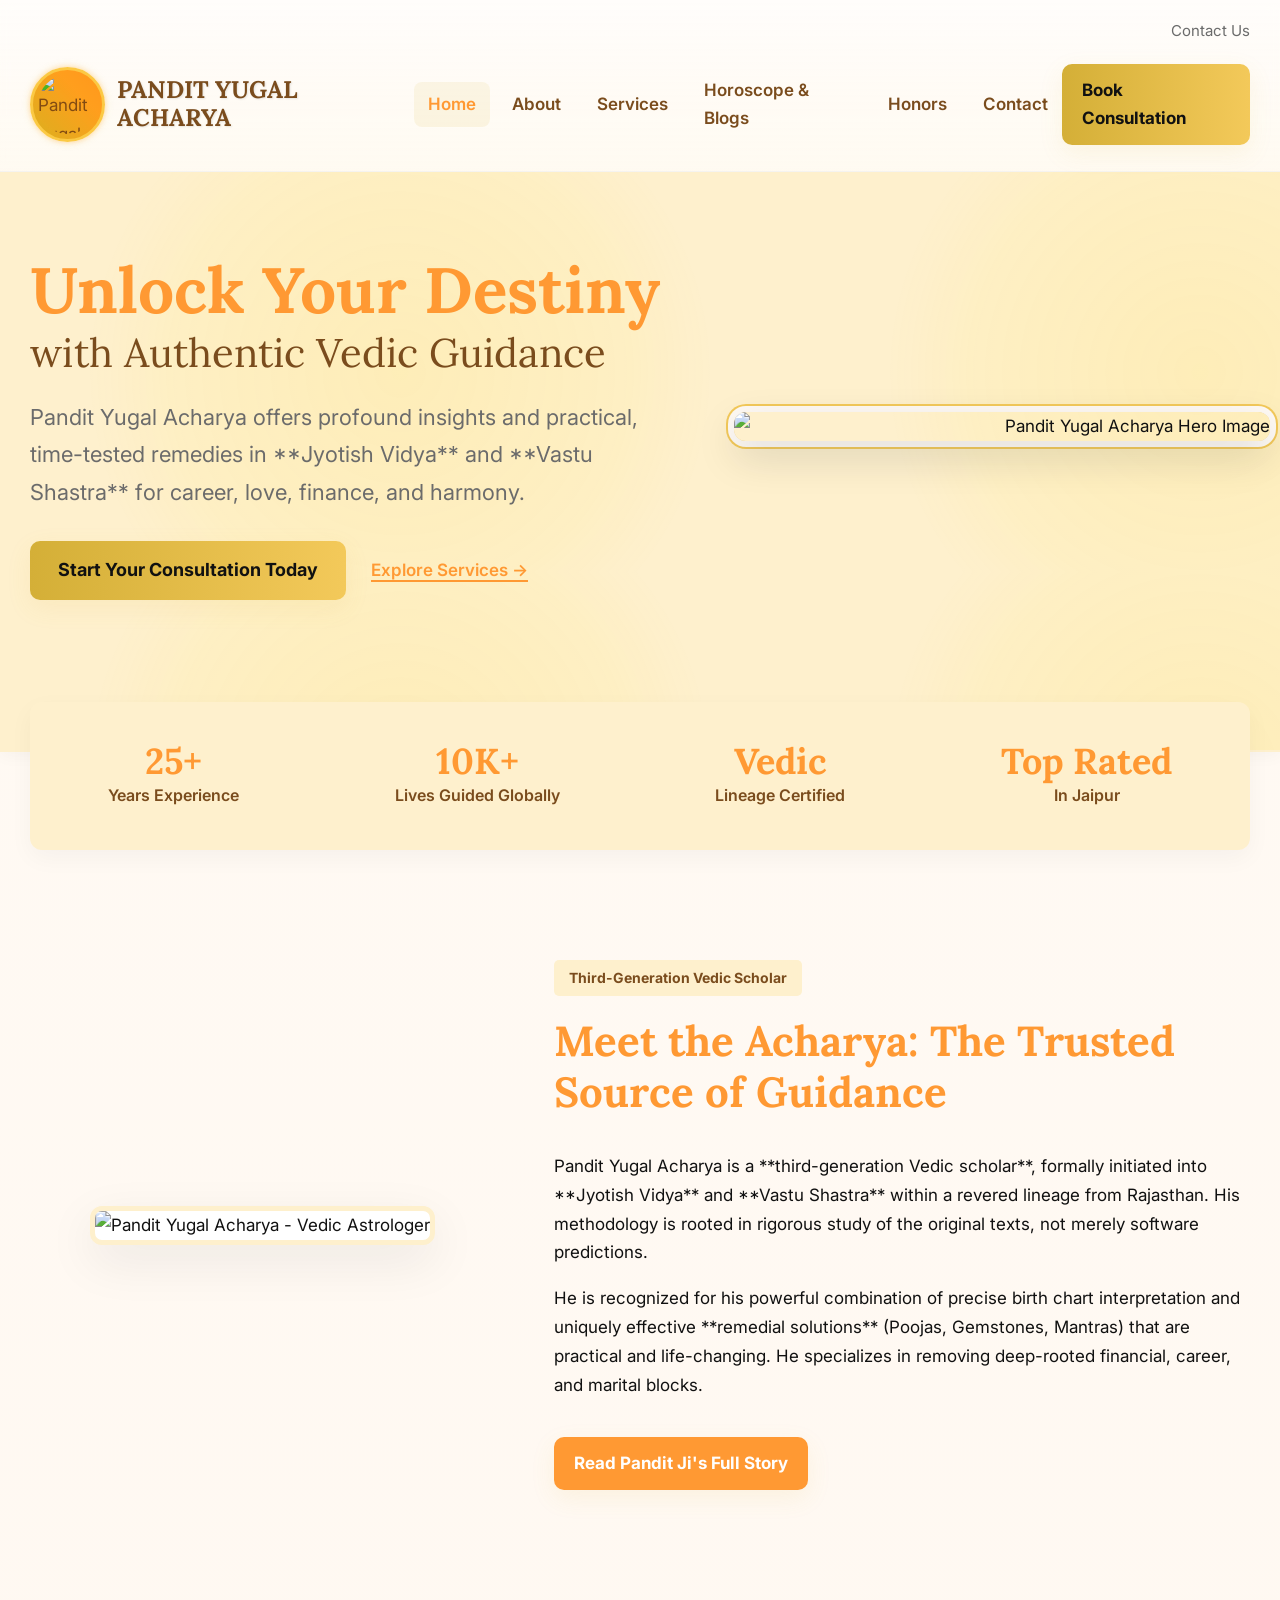
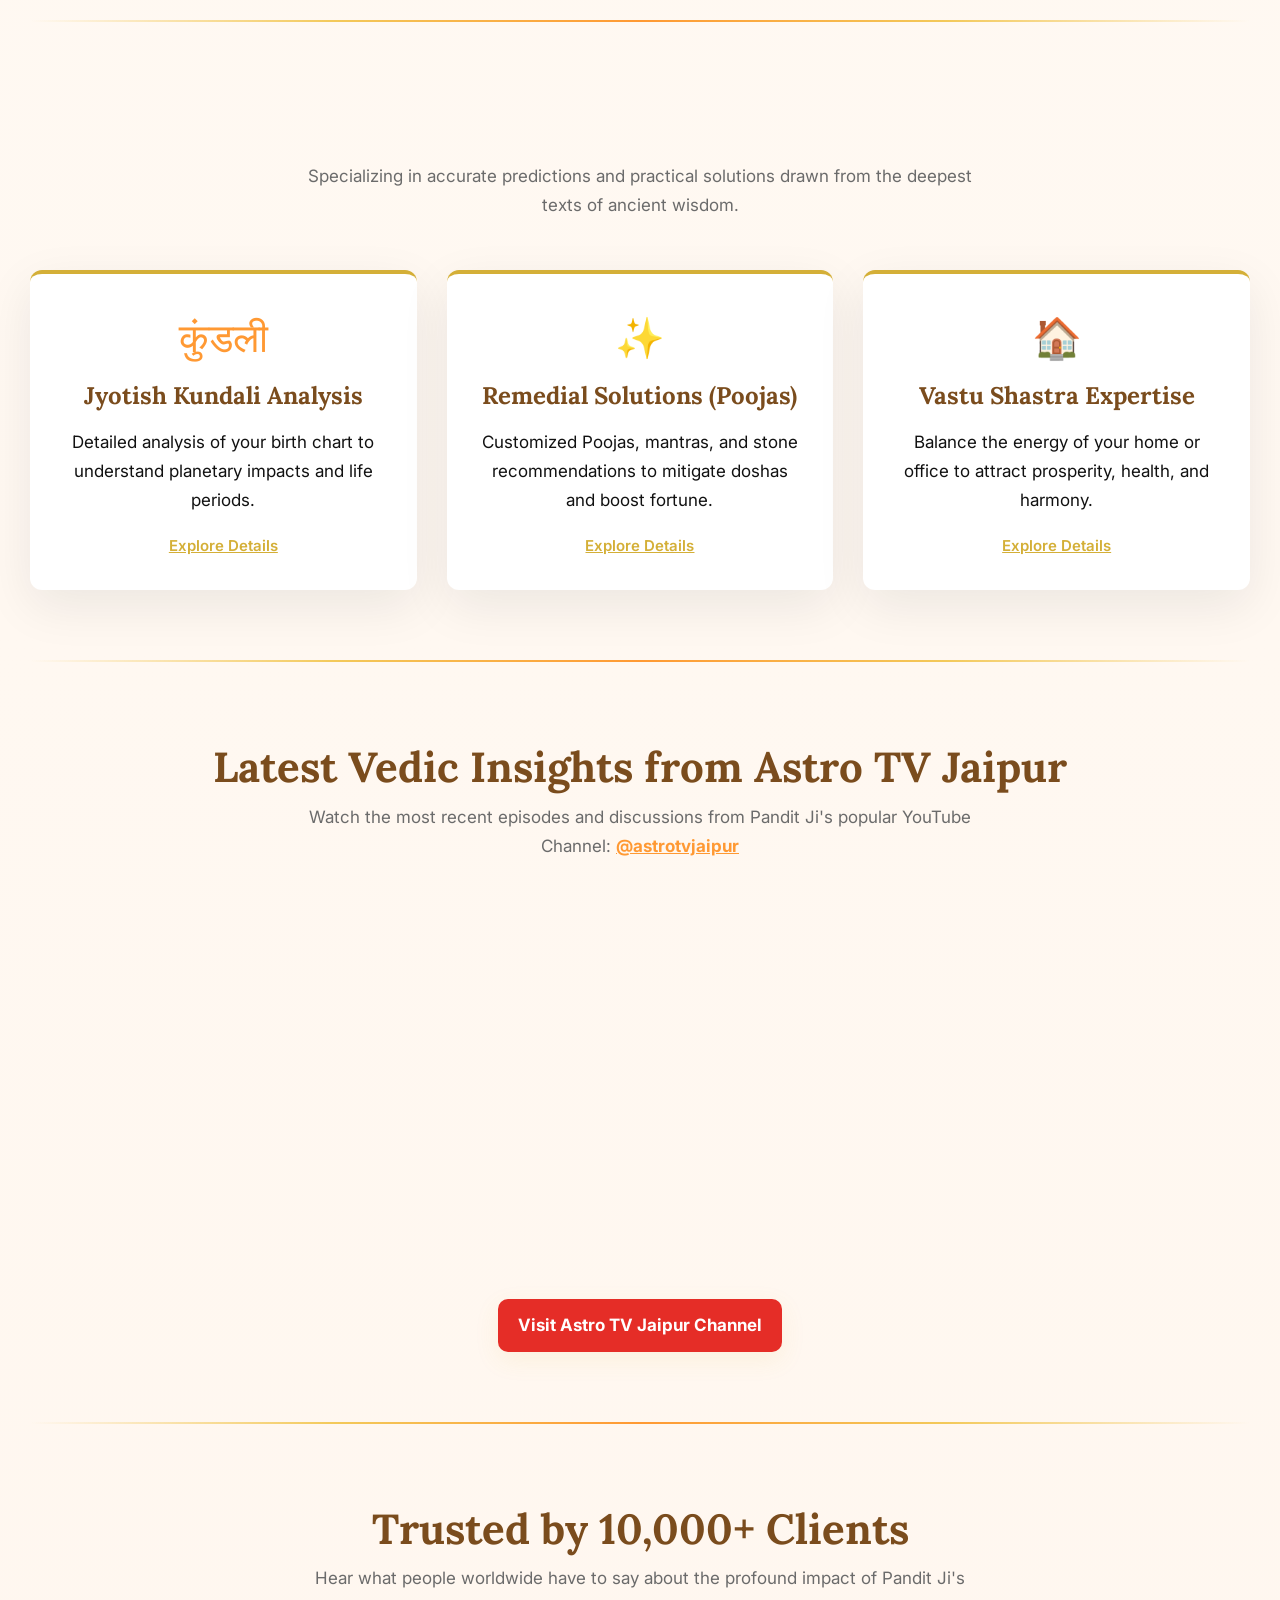
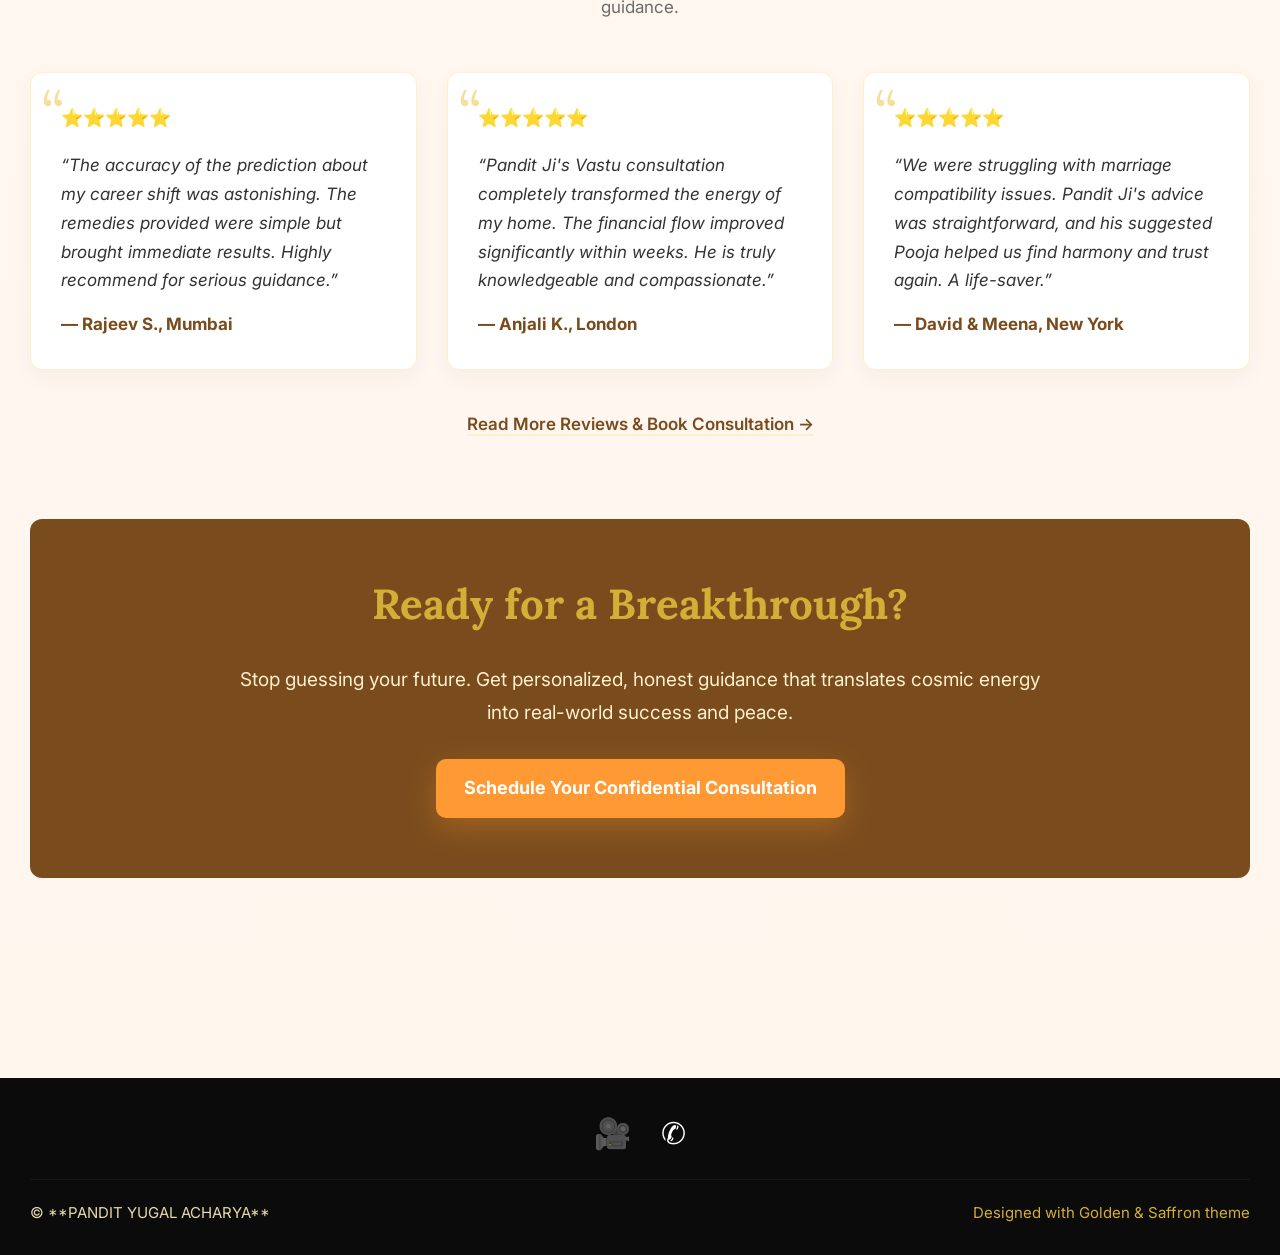
==== index.html @ c556c519 "Update index.html" ====
<!DOCTYPE html>
<html lang="en">

  <head>
    <meta charset="UTF-8">
    <title>home page</title>
    <link rel="stylesheet" href="./style.css">

  </head>
    
  <body>
  <!DOCTYPE html>
<html lang="en">
<head>
    <meta charset="UTF-8">
    <meta name="viewport" content="width=device-width, initial-scale=1.0">
    <title>PANDIT YUGAL ACHARYA - Authentic Vedic Astrology, Vastu & Remedial Solutions</title>
    <link href="https://fonts.googleapis.com/css?family=Inter:400,600,700|Lora:400,700&display=swap" rel="stylesheet">
    <link href="https://unpkg.com/aos@2.3.1/dist/aos.css" rel="stylesheet" />
    
    <link rel="icon" type="image/png" href="https://i.ibb.co/CKnY3DVT/Astrology-Business-Logo-Gold-Accents.png">
    
    <style>
        /* =========================
        Theme variables (Golden + Saffron) - CONSISTENT
        ========================= */
        :root {
            --saffron: #ff9933;
            --gold: #d4af37;
            --gold-2: #f3c95a;
            --bg: #fffaf4;
            --card: #fff;
            --muted: #6b6b6b;
            --accent-dark: #7a4c1d;
            --accent-light: #fef0cd;
            --maxw: 1500px; 
            --radius: 12px;
            --shadow-light: 0 8px 25px rgba(16, 24, 40, 0.04);
            --shadow-medium: 0 16px 50px rgba(16, 24, 40, 0.08);
            /* Added for consistent logo styling */
            --shadow-celestial-initial: 0 0 5px rgba(255, 153, 51, 0.3), 0 0 10px rgba(212, 175, 55, 0.2);
            --shadow-celestial-hover: 0 0 15px var(--gold-2), 0 0 30px var(--saffron);
        }

        /* Base Styles - CONSISTENT */
        * { box-sizing: border-box; }
        body {
            margin: 0;
            font-family: 'Inter', system-ui, -apple-system, "Segoe UI", Roboto, "Helvetica Neue", Arial;
            background: linear-gradient(180deg, var(--bg), #fff6ee);
            color: #111;
            line-height: 1.7; 
            font-size: 17px; 
            -webkit-font-smoothing: antialiased;
            -moz-osx-font-smoothing: grayscale;
        }
        h1, h2, h3, h4, h5, h6 { font-family: 'Lora', serif; color: var(--accent-dark); line-height: 1.2; }
        .container { max-width: var(--maxw); margin: 0 auto; padding: 0 30px; }
        
        /* Header & Navigation Styles - CONSISTENT */
        header.site-header {
            padding: 12px 0;
            border-bottom: 1px solid rgba(0, 0, 0, 0.04);
            background: linear-gradient(180deg, rgba(255, 255, 255, 0.6), rgba(255, 250, 240, 0.7));
            backdrop-filter: blur(6px);
            position: sticky;
            top: 0;
            z-index: 1000;
        }
        .topbar {
            display: flex;
            justify-content: flex-end; 
            font-size: 15px;
            color: var(--muted);
            padding: 6px 0;
            align-items: center;
        }
        .topbar a { color: var(--muted); text-decoration: none; }
        
        /* Note: .topbar-logo-img CSS is no longer strictly necessary but kept for context. */
        .topbar-logo-img {
            max-height: 25px; 
            width: auto;
            display: none; 
        }
        /* End New Upper Logo Styling */

        .nav-wrap {
            display: flex;
            justify-content: space-between;
            align-items: center;
            padding: 14px 0;
        }
        
        /* === NEW LOGO STYLES (MATCHING honors.html) === */
        .brand a { 
            display: flex; 
            align-items: center; 
            gap: 12px;
            text-decoration: none; 
            color: var(--accent-dark);
        }
        .brand .logo-img {
            width: 75px; 
            height: 75px; 
            border-radius: 50%;
            object-fit: contain;
            background: linear-gradient(45deg, var(--gold), var(--saffron));
            padding: 5px;
            border: 3px solid var(--gold-2);
            box-shadow: var(--shadow-celestial-initial);
            transition: transform 0.3s ease, box-shadow 0.3s ease;
            filter: saturate(1.2);
        }
        .brand .logo-img:hover {
            transform: scale(1.08) rotate(5deg);
            box-shadow: var(--shadow-celestial-hover);
        }
        .brand h1 { 
            margin: 0; 
            font-size: 24px;
            color: var(--accent-dark); 
            font-weight: 700;
            text-shadow: 1px 1px 2px rgba(0,0,0,0.1);
        }
        /* === END NEW LOGO STYLES === */

        nav.main-nav { display: flex; gap: 8px; align-items: center; }
        nav.main-nav a {
            padding: 8px 14px; 
            border-radius: 8px;
            color: var(--accent-dark); text-decoration: none; font-weight: 600;
            transition: background 0.2s ease;
        }
        nav.main-nav a:hover { background: rgba(212, 175, 55, 0.06); }
        nav.main-nav a[aria-current="page"] {
            background: rgba(212, 175, 55, 0.1);
            color: var(--saffron);
        }
        
        .btn-cta {
            background: linear-gradient(90deg, var(--gold), var(--gold-2));
            padding: 12px 20px; 
            border-radius: 10px; border: 0;
            color: #111; font-weight: 700; cursor: pointer;
            box-shadow: 0 8px 25px rgba(212, 175, 55, 0.1);
            transition: transform 0.2s ease, box-shadow 0.2s ease;
            text-decoration: none; 
            display: inline-block;
        }
        .btn-cta:hover { transform: translateY(-2px); box-shadow: 0 12px 30px rgba(212, 175, 55, 0.15); }

        /* --- START OF MOBILE MENU FIX CSS --- */
        .menu-toggle {
            display: none; /* Hidden by default on desktop */
            background: transparent;
            border: none;
            color: var(--accent-dark);
            font-size: 30px;
            cursor: pointer;
            padding: 8px;
            line-height: 1;
            margin-left: 15px;
        }
        /* --- END OF MOBILE MENU FIX CSS --- */

        /* Main Content Area */
        main { padding: 0 0 60px 0; }
        section { margin-bottom: 70px; }
        
        /* Gold Radiating Mandala Header Pattern - Used for Hero */
        .header-pattern-mandala {
            background-color: var(--accent-light);
            background-image: radial-gradient(circle at 50% 50%, 
                rgba(255, 215, 0, 0.1), 
                rgba(255, 215, 0, 0.05) 50%,
                transparent 70%);
            background-repeat: repeat;
            background-size: 800px 400px;
            border-bottom: 2px solid var(--accent-light);
            box-shadow: 0 5px 15px rgba(0, 0, 0, 0.03);
        }
        
        /* Home Hero Specifics */
        .home-hero {
            display: grid;
            grid-template-columns: 1.2fr 1fr;
            gap: 40px;
            padding: 80px 0; 
            align-items: center;
        }
        .hero-text h1 {
            font-size: 64px; 
            margin-top: 0;
            margin-bottom: 15px;
            color: var(--saffron);
        }
        .hero-text h1 span {
            color: var(--accent-dark);
            display: block;
            font-size: 40px; 
            font-weight: 400;
        }
        .hero-text p {
            font-size: 22px;
            color: var(--muted);
            margin-bottom: 30px;
        }
        
        /* RECTANGULAR IMAGE STYLING FOR PANDIT JI PHOTO (Enhanced) */
        .hero-image {
            text-align: right; 
            /* Ensure the image container is vertically centered on the strip height */
            display: flex; 
            align-items: center; 
            justify-content: flex-end;
        }
        .hero-image img {
            width: 100%;
            height: auto;
            /* INCREASED SIZE: Max width is now larger to fill more of the column */
            max-width: 600px; 
            /* PUSHED RIGHT: Use a negative margin to visually slide it slightly right */
            margin-right: -20px; 
            border-radius: var(--radius); 
            /* GRAPHIC IMPROVEMENT: Layered Gold Glow Effect */
            box-shadow: 
                0 15px 40px rgba(16, 24, 40, 0.15), /* Medium shadow */
                0 0 0 6px var(--bg), /* Inner light border (matching background) */
                0 0 0 8px var(--gold-2); /* Outer gold accent border */
            display: block; 
            transition: transform 0.4s ease; 
        }
        .hero-image img:hover {
            transform: translateY(-5px); 
        }
        /* END RECTANGULAR IMAGE STYLING */

        /* Trust Bar / Expertise Icons */
        .trust-bar {
            display: flex;
            justify-content: space-around;
            padding: 30px 0;
            background: var(--accent-light);
            border-radius: var(--radius);
            box-shadow: var(--shadow-light);
            margin-top: -50px; 
            position: relative;
            z-index: 10;
        }
        .trust-item {
            text-align: center;
            padding: 10px;
        }
        .trust-item strong {
            display: block;
            font-size: 36px;
            color: var(--saffron);
            font-family: 'Lora', serif;
            line-height: 1.1;
        }
        .trust-item span {
            font-size: 16px;
            color: var(--accent-dark);
            font-weight: 600;
        }
        
        /* Acharya Spotlight Section */
        .acharya-spotlight {
            display: grid;
            grid-template-columns: 1fr 1.5fr; 
            gap: 60px;
            align-items: center;
            padding: 60px 0;
            margin-top: 50px;
        }
        .acharya-img-wrap {
            text-align: center;
        }
        /* REVERTED CSS for rectangular image with new hover animation */
        .acharya-img-wrap img {
            width: 100%;
            max-width: 350px; 
            height: auto; /* Allow height to adjust naturally */
            border-radius: var(--radius); /* Rounded corners for rectangular */
            box-shadow: var(--shadow-medium);
            border: 5px solid var(--accent-light);
            background: var(--card);
            transition: transform 0.3s ease-in-out, box-shadow 0.3s ease-in-out; /* Added transition for animation */
        }
        .acharya-img-wrap img:hover {
            transform: scale(1.02); /* Subtle zoom on hover */
            box-shadow: 0 20px 60px rgba(16, 24, 40, 0.12); /* Slightly more pronounced shadow on hover */
        }
        .acharya-text h2 {
            font-size: 42px;
            margin-top: 0;
            color: var(--saffron);
        }
        .lineage-badge {
            display: inline-block;
            background: var(--accent-light);
            color: var(--accent-dark);
            padding: 6px 15px;
            border-radius: 5px;
            font-size: 14px;
            font-weight: 700;
            margin-bottom: 20px;
        }

        /* Services Preview Grid */
        .services-preview {
            display: grid;
            grid-template-columns: repeat(3, 1fr);
            gap: 30px;
            margin-top: 50px;
        }
        .service-card-sm {
            text-align: center;
            padding: 30px;
            background: var(--card);
            border-radius: var(--radius);
            box-shadow: var(--shadow-medium);
            border-top: 4px solid var(--gold);
            transition: transform 0.3s ease;
        }
        .service-card-sm:hover {
            transform: translateY(-5px);
        }
        .service-card-sm .icon {
            font-size: 40px;
            color: var(--saffron);
            margin-bottom: 10px;
        }
        .service-card-sm h3 {
            font-size: 24px;
            margin-top: 0;
            margin-bottom: 10px;
        }

        /* Video Grid Styling (NEW) */
        .video-grid {
            display: grid; 
            grid-template-columns: repeat(auto-fit, minmax(350px, 1fr)); 
            gap: 30px;
        }
        .video-card {
            box-shadow: var(--shadow-medium);
            background: var(--card);
            border-radius: var(--radius);
            padding: 15px;
            border: 1px solid var(--accent-light);
        }

        /* Testimonials Section */
        .testimonial-grid {
            display: grid;
            grid-template-columns: repeat(3, 1fr);
            gap: 30px;
            margin-top: 40px;
        }
        .testimonial-card {
            background: var(--card);
            padding: 30px;
            border-radius: var(--radius);
            box-shadow: var(--shadow-light);
            border: 1px solid var(--accent-light);
            position: relative;
        }
        .testimonial-card::before {
            content: "“";
            font-family: 'Lora', serif;
            font-size: 60px;
            color: var(--gold-2);
            position: absolute;
            top: 10px;
            left: 10px;
            line-height: 1;
            opacity: 0.6;
        }
        .testimonial-card p {
            font-style: italic;
            color: #333;
            margin-bottom: 15px;
        }
        .testimonial-card strong {
            display: block;
            color: var(--accent-dark);
            font-weight: 700;
            margin-top: 10px;
        }
        .rating {
            color: var(--saffron);
            font-size: 18px;
            margin-bottom: 10px;
        }

        /* Callout Section */
        .callout-section {
            background: var(--accent-dark);
            color: #fff;
            padding: 60px;
            border-radius: var(--radius);
            text-align: center;
        }
        .callout-section h2 {
            color: var(--gold);
            font-size: 42px;
            margin-top: 0;
        }
        .callout-section p {
            max-width: 800px;
            margin: 0 auto 30px;
            font-size: 19px;
            color: #fef0cd;
        }
        .callout-section .btn-cta {
            background: var(--saffron);
            color: white;
            box-shadow: 0 10px 30px rgba(255, 153, 51, 0.3);
        }

        /* Accent Divider */
        .accent-divider {
            width: 100%;
            height: 2px;
            background: linear-gradient(90deg, transparent, var(--gold-2), var(--saffron), var(--gold-2), transparent);
            margin: 50px auto;
            opacity: 0.5;
        }


        /* Footer - CONSISTENT */
        footer {
            padding: 30px 0; 
            background: #0b0b0b;
            color: #e6d9b0;
            margin-top: 70px;
            font-size: 15px; 
        }
        /* MODIFIED FOOTER CSS FOR SOCIAL ICONS */
        footer .container {
            display: flex;
            flex-direction: column; /* Stacked content on top of copyright/design info */
            align-items: center;
        }
        .footer-bottom {
            display: flex;
            justify-content: space-between;
            align-items: center;
            width: 100%; /* Important for centering the sub-content */
            border-top: 1px solid rgba(255, 255, 255, 0.05);
            padding-top: 20px;
        }
        /* END MODIFIED FOOTER CSS */
        footer strong { color: var(--gold); }

        /* Responsive Adjustments */
        @media (max-width: 1000px) {
            /* --- START OF MOBILE MENU FIX MEDIA QUERY --- */
            .nav-wrap { 
                position: relative; /* For z-index stacking */
            }
            .main-nav {
                position: absolute;
                top: 100%; /* Position below the header */
                left: 0;
                width: 100%;
                flex-direction: column; /* Stack links vertically */
                align-items: center;
                background: var(--card);
                border-top: 1px solid var(--accent-light);
                box-shadow: var(--shadow-medium);
                transform: scaleY(0); /* Hidden by default */
                transform-origin: top;
                transition: transform 0.3s ease-in-out;
                padding: 10px 0;
                z-index: 999;
            }
            .main-nav.is-open {
                transform: scaleY(1); /* Visible when toggled */
            }
            .main-nav a {
                padding: 12px 20px;
                width: 90%;
                text-align: center;
            }
            .menu-toggle {
                display: block; /* Show button on mobile */
            }
            /* Hide the "Book Consultation" button in the nav-wrap on small screens since it's redundant */
            .nav-wrap > .btn-cta {
                display: none;
            }
            /* --- END OF MOBILE MENU FIX MEDIA QUERY --- */

            .home-hero { grid-template-columns: 1fr; padding: 40px 0; text-align: center; }
            .hero-text h1 { font-size: 50px; }
            .hero-text h1 span { font-size: 30px; }
            .hero-image { order: -1; }
            .hero-image img { max-width: 300px; margin-right: 0; }
            .trust-bar { flex-direction: column; gap: 20px; margin-top: 20px; padding: 20px; }
            .services-preview { grid-template-columns: 1fr; }
            .callout-section { padding: 40px 20px; }
            /* Acharya Spotlight Responsive */
            .acharya-spotlight { 
                grid-template-columns: 1fr; 
                padding: 40px 0; 
                text-align: center;
            }
            .acharya-img-wrap { 
                order: -1; 
                margin-bottom: 30px;
            }
            /* Adjusted size for mobile */
            .acharya-img-wrap img {
                max-width: 250px;
                height: auto; /* Allow height to adjust naturally */
            }
            .testimonial-grid { grid-template-columns: 1fr; }
            .video-grid { grid-template-columns: 1fr; }
            .brand .logo-img { width: 60px; height: 60px; }
            .brand h1 { font-size: 20px; }
            /* Adjust Topbar to center contact link if needed, but flex-end works for now */
            .topbar { justify-content: flex-end; }
            
            /* Footer Responsive */
            .footer-bottom { flex-direction: column; gap: 10px; }
        }
    </style>
    
    <script type="application/ld+json">
    {
      "@context": "https://schema.org",
      "@type": "LocalBusiness",
      "name": "Pandit Yugal Acharya - Vedic Astrologer & Vastu Expert",
      "image": "https://i.ibb.co/CKnY3DVT/Astrology-Business-Logo-Gold-Accents.png",
      "url": "[Your Live Website URL Here]",
      "address": {
        "@type": "PostalAddress",
        "addressLocality": "Jaipur",
        "addressRegion": "RJ",
        "addressCountry": "IN"
      },
      "potentialAction": {
        "@type": "ReserveAction",
        "target": {
          "@type": "EntryPoint",
          "urlTemplate": "[Your Live Website URL Here]/contact.html"
        },
        "name": "Book Consultation"
      },
      "servesCuisine": "Astrology, Vastu, Remedial Solutions",
      "description": "Third-Generation Vedic Astrologer offering profound Kundali analysis and practical remedies.",
      "sameAs": [
        "https://www.youtube.com/@astrotvjaipur",
        "[Link to your Facebook/Instagram, if any]"
      ]
    }
    </script>
</head>
<body>
    <div id="google_translate_element" style="position:fixed; top:10px; right:10px; z-index:9999;"></div>

    <script type="text/javascript">
    function googleTranslateElementInit() {
      new google.translate.TranslateElement({pageLanguage: 'en'}, 'google_translate_element');
    }
    </script>
    <script type="text/javascript" src="//translate.google.com/translate_a/element.js?cb=googleTranslateElementInit"></script>
    <header class="site-header">
        <div class="container">
            <div class="topbar">
                <a href="contact.html">Contact Us</a> 
            </div>
            <div class="nav-wrap">
                <div class="brand">
                    <a href="index.html"> 
                        <img src="https://i.ibb.co/CKnY3DVT/Astrology-Business-Logo-Gold-Accents.png" alt="Pandit Yugal Acharya Logo" class="logo-img">
                        <h1>PANDIT YUGAL ACHARYA</h1>
                    </a>
                </div>
                <nav class="main-nav" id="main-nav">
                    <a href="#" aria-current="page">Home</a>
                    <a href="about.html">About</a>
                    <a href="services.html">Services</a>
                   <a href="horoscope.html">Horoscope & Blogs</a>
                    <a href="honors.html">Honors</a>
                    <a href="contact.html">Contact</a>
                </nav>
                <a href="contact.html" class="btn-cta">Book Consultation</a>
                <button class="menu-toggle" aria-controls="main-nav" aria-expanded="false">
                    &#9776; </button>
            </div>
        </div>
    </header>

    <main>
        
        <div class="header-pattern-mandala">
            <div class="container">
                <section class="home-hero">
                    <div class="hero-text" data-aos="fade-right">
                        <h1>Unlock Your Destiny <span>with Authentic Vedic Guidance</span></h1>
                        <p>Pandit Yugal Acharya offers profound insights and practical, time-tested remedies in **Jyotish Vidya** and **Vastu Shastra** for career, love, finance, and harmony.</p>
                        <a href="contact.html" class="btn-cta" style="font-size: 18px; padding: 14px 28px;">Start Your Consultation Today</a>
                        <a href="services.html" style="text-decoration: none; color: var(--saffron); font-weight: 600; margin-left: 20px; border-bottom: 2px solid var(--saffron);">Explore Services →</a>
                    </div>
                    <div class="hero-image" data-aos="fade-left" data-aos-delay="200">
                        <img src="https://i.ibb.co/DgzzqqVm/upper-logo.jpg" alt="Pandit Yugal Acharya Hero Image">
                    </div>
                </section>
            </div>
        </div>
        
        <div class="container">
            <div class="trust-bar" data-aos="fade-up" data-aos-delay="300">
                <div class="trust-item">
                    <strong>25+</strong>
                    <span>Years Experience</span>
                </div>
                <div class="trust-item">
                    <strong>10K+</strong>
                    <span>Lives Guided Globally</span>
                </div>
                <div class="trust-item">
                    <strong>Vedic</strong>
                    <span>Lineage Certified</span>
                </div>
                <div class="trust-item">
                    <strong>Top Rated</strong>
                    <span>In Jaipur</span>
                </div>
            </div>
        </div>

        <div class="container">

            <section>
                <div class="acharya-spotlight">
                    <div class="acharya-img-wrap" data-aos="fade-right" data-aos-delay="50">
                        <img src="https://i.ibb.co/99zpfNsD/Gemini-Generated-Image-odxur1odxur1odxu.png" alt="Pandit Yugal Acharya - Vedic Astrologer">
                    </div>
                    <div class="acharya-text" data-aos="fade-left" data-aos-delay="200">
                        <div class="lineage-badge">Third-Generation Vedic Scholar</div>
                        <h2>Meet the Acharya: The Trusted Source of Guidance</h2>
                        <p>Pandit Yugal Acharya is a **third-generation Vedic scholar**, formally initiated into **Jyotish Vidya** and **Vastu Shastra** within a revered lineage from Rajasthan. His methodology is rooted in rigorous study of the original texts, not merely software predictions.</p>
                        <p>He is recognized for his powerful combination of precise birth chart interpretation and uniquely effective **remedial solutions** (Poojas, Gemstones, Mantras) that are practical and life-changing. He specializes in removing deep-rooted financial, career, and marital blocks.</p>
                        <a href="about.html" class="btn-cta" style="margin-top: 20px; background: var(--saffron); color: white;">Read Pandit Ji's Full Story</a>
                    </div>
                </div>
            </section>
            
            <div class="accent-divider" data-aos="zoom-in"></div>

            <section style="margin-top: 80px;">
                <h2 style="text-align: center; font-size: 42px; margin-bottom: 10px;" data-aos="zoom-in">Our Path to Clarity</h2>
                <p style="text-align: center; color: var(--muted); max-width: 700px; margin: 0 auto 50px;" data-aos="zoom-in" data-aos-delay="100">Specializing in accurate predictions and practical solutions drawn from the deepest texts of ancient wisdom.</p>

                <div class="services-preview">
                    
                    <div class="service-card-sm" data-aos="fade-up" data-aos-delay="200">
                        <div class="icon"> कुंडली</div>
                        <h3>Jyotish Kundali Analysis</h3>
                        <p>Detailed analysis of your birth chart to understand planetary impacts and life periods.</p>
                        <a href="services.html" style="font-size: 15px; color: var(--gold); font-weight: 600;">Explore Details</a>
                    </div>

                    <div class="service-card-sm" data-aos="fade-up" data-aos-delay="300">
                        <div class="icon">✨</div>
                        <h3>Remedial Solutions (Poojas)</h3>
                        <p>Customized Poojas, mantras, and stone recommendations to mitigate doshas and boost fortune.</p>
                        <a href="services.html" style="font-size: 15px; color: var(--gold); font-weight: 600;">Explore Details</a>
                    </div>
                    
                    <div class="service-card-sm" data-aos="fade-up" data-aos-delay="400">
                        <div class="icon">🏠</div>
                        <h3>Vastu Shastra Expertise</h3>
                        <p>Balance the energy of your home or office to attract prosperity, health, and harmony.</p>
                        <a href="services.html" style="font-size: 15px; color: var(--gold); font-weight: 600;">Explore Details</a>
                    </div>

                </div>
            </section>
            
            <div class="accent-divider" data-aos="zoom-in"></div>

            <section style="margin-top: 80px;">
                <h2 style="text-align: center; font-size: 42px; margin-bottom: 10px;" data-aos="zoom-in">Latest Vedic Insights from Astro TV Jaipur</h2>
                <p style="text-align: center; color: var(--muted); max-width: 700px; margin: 0 auto 50px;" data-aos="zoom-in" data-aos-delay="100">Watch the most recent episodes and discussions from Pandit Ji's popular YouTube Channel: 
                    <a href="https://www.youtube.com/@astrotvjaipur" target="_blank" style="color: var(--saffron); font-weight: 700;">@astrotvjaipur</a>
                </p>

                <div class="video-grid">
                    
                    <div class="video-card" data-aos="flip-up" data-aos-delay="200">
                        <div style="position: relative; width: 100%; padding-top: 56.25%;">
                            <iframe style="position: absolute; top: 0; left: 0; width: 100%; height: 100%; border: 0; border-radius: var(--radius);"
                                src="https://www.youtube.com/embed/Oon3AoYZzc8" 
                                title="YouTube video Oon3AoYZzc8" frameborder="0" 
                                allow="accelerometer; autoplay; clipboard-write; encrypted-media; gyroscope; picture-in-picture" allowfullscreen>
                            </iframe>
                        </div>
                    </div>

                    <div class="video-card" data-aos="flip-up" data-aos-delay="300">
                        <div style="position: relative; width: 100%; padding-top: 56.25%;">
                            <iframe style="position: absolute; top: 0; left: 0; width: 100%; height: 100%; border: 0; border-radius: var(--radius);"
                                src="https://www.youtube.com/embed/B5n6lA9VE4M" 
                                title="YouTube video B5n6lA9VE4M" frameborder="0" 
                                allow="accelerometer; autoplay; clipboard-write; encrypted-media; gyroscope; picture-in-picture" allowfullscreen>
                            </iframe>
                        </div>
                    </div>
                </div>
                <p style="text-align: center; margin-top: 40px;" data-aos="fade-up">
                    <a href="https://www.youtube.com/@astrotvjaipur" target="_blank" class="btn-cta" style="background: #e52d27; color: white;">Visit Astro TV Jaipur Channel</a>
                </p>
            </section>
            
            <div class="accent-divider" data-aos="zoom-in"></div>

            <section style="margin-top: 80px;">
                <h2 style="text-align: center; font-size: 42px; margin-bottom: 10px;" data-aos="zoom-in">Trusted by 10,000+ Clients</h2>
                <p style="text-align: center; color: var(--muted); max-width: 700px; margin: 0 auto 50px;" data-aos="zoom-in" data-aos-delay="100">Hear what people worldwide have to say about the profound impact of Pandit Ji's guidance.</p>

                <div class="testimonial-grid">
                    
                    <div class="testimonial-card" data-aos="fade-up" data-aos-delay="200">
                        <div class="rating">⭐⭐⭐⭐⭐</div>
                        <p>“The accuracy of the prediction about my career shift was astonishing. The remedies provided were simple but brought immediate results. Highly recommend for serious guidance.”</p>
                        <strong>— Rajeev S., Mumbai</strong>
                    </div>

                    <div class="testimonial-card" data-aos="fade-up" data-aos-delay="300">
                        <div class="rating">⭐⭐⭐⭐⭐</div>
                        <p>“Pandit Ji's Vastu consultation completely transformed the energy of my home. The financial flow improved significantly within weeks. He is truly knowledgeable and compassionate.”</p>
                        <strong>— Anjali K., London</strong>
                    </div>

                    <div class="testimonial-card" data-aos="fade-up" data-aos-delay="400">
                        <div class="rating">⭐⭐⭐⭐⭐</div>
                        <p>“We were struggling with marriage compatibility issues. Pandit Ji's advice was straightforward, and his suggested Pooja helped us find harmony and trust again. A life-saver.”</p>
                        <strong>— David & Meena, New York</strong>
                    </div>

                </div>
                <div style="text-align: center; margin-top: 40px;" data-aos="fade-up">
                    <a href="contact.html" style="text-decoration: none; color: var(--accent-dark); font-weight: 600; border-bottom: 2px solid var(--accent-light);">Read More Reviews & Book Consultation →</a>
                </div>
            </section>

            <section style="margin-top: 80px;">
                <div class="callout-section" data-aos="zoom-in">
                    <h2>Ready for a Breakthrough?</h2>
                    <p>Stop guessing your future. Get personalized, honest guidance that translates cosmic energy into real-world success and peace.</p>
                    <a href="contact.html" class="btn-cta" style="font-size: 18px; padding: 14px 28px;">Schedule Your Confidential Consultation</a>
                </div>
            </section>

        </div>
    </main>

    <footer>
        <div class="container">
            <div style="margin-bottom: 20px; display: flex; gap: 30px; justify-content: center;">
                <a href="https://www.youtube.com/@astrotvjaipur" target="_blank" 
                   style="color: white; font-size: 30px; text-decoration: none; transition: color 0.2s;">
                    &#x1F3A5; </a>
                <a href="contact.html" 
                   style="color: white; font-size: 30px; text-decoration: none; transition: color 0.2s;">
                    &#9990; </a>
            </div>
            
            <div class="footer-bottom">
                <div>&copy; **PANDIT YUGAL ACHARYA**</div>
                <div style="color:var(--gold)">Designed with Golden & Saffron theme</div>
            </div>
        </div>
    </footer>
    
    <script src="https://unpkg.com/aos@2.3.1/dist/aos.js"></script>
    <script>
        AOS.init({
            once: false, 
            duration: 900, 
            delay: 50,     
        });

        // --- MOBILE MENU FIX JAVASCRIPT ---
        const menuToggle = document.querySelector('.menu-toggle');
        const mainNav = document.getElementById('main-nav'); 

        if (menuToggle && mainNav) {
            menuToggle.addEventListener('click', () => {
                const isExpanded = menuToggle.getAttribute('aria-expanded') === 'true' || false;
                
                mainNav.classList.toggle('is-open'); 
                menuToggle.setAttribute('aria-expanded', !isExpanded);
            });
        }
        // --- END OF MOBILE MENU FIX JAVASCRIPT ---
    </script>
</body>
</html>
    
  </body>
  
</html>
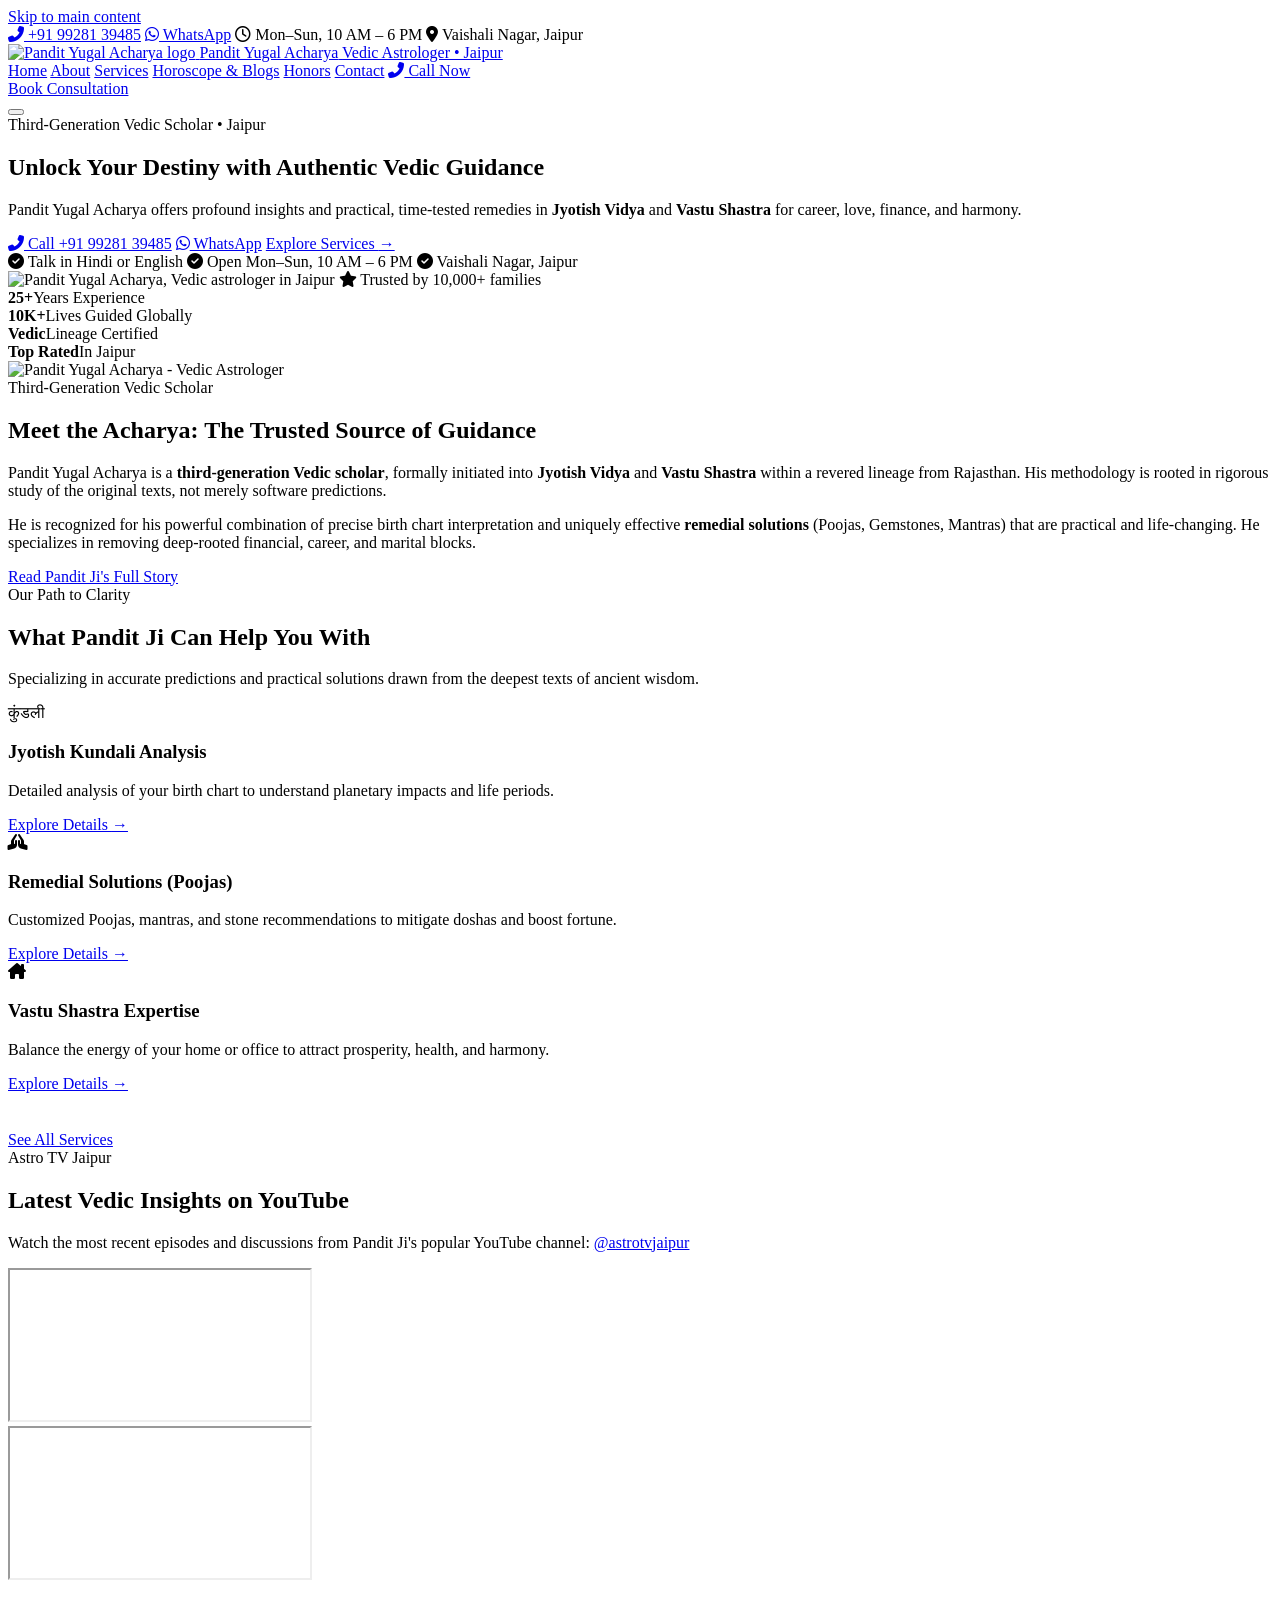
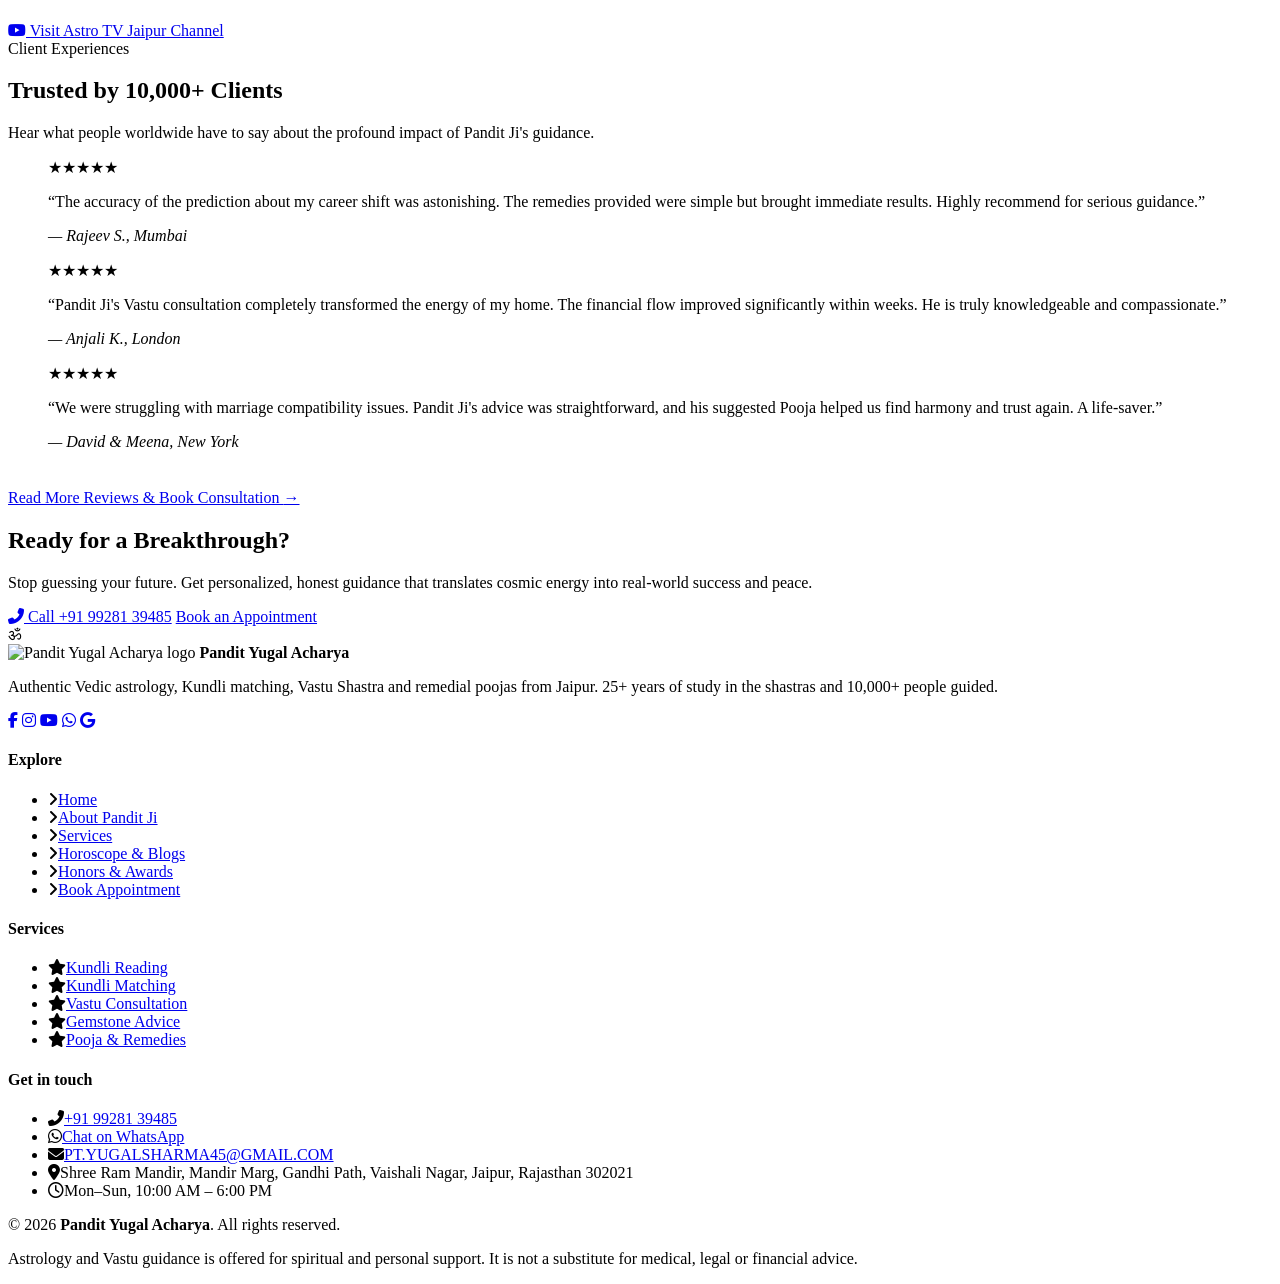
==== commit 86d74244: "Update print statement from 'Hello' to 'Goodbye'" ====
--- a/index.html
+++ b/index.html
@@ -1,809 +1,367 @@
 <!DOCTYPE html>
 <html lang="en">
-
-  <head>
-    <meta charset="UTF-8">
-    <title>home page</title>
-    <link rel="stylesheet" href="./style.css">
-
-  </head>
-    
-  <body>
-  <!DOCTYPE html>
-<html lang="en">
 <head>
-    <meta charset="UTF-8">
-    <meta name="viewport" content="width=device-width, initial-scale=1.0">
-    <title>PANDIT YUGAL ACHARYA - Authentic Vedic Astrology, Vastu & Remedial Solutions</title>
-    <link href="https://fonts.googleapis.com/css?family=Inter:400,600,700|Lora:400,700&display=swap" rel="stylesheet">
-    <link href="https://unpkg.com/aos@2.3.1/dist/aos.css" rel="stylesheet" />
-    
-    <link rel="icon" type="image/png" href="https://i.ibb.co/CKnY3DVT/Astrology-Business-Logo-Gold-Accents.png">
-    
-    <style>
-        /* =========================
-        Theme variables (Golden + Saffron) - CONSISTENT
-        ========================= */
-        :root {
-            --saffron: #ff9933;
-            --gold: #d4af37;
-            --gold-2: #f3c95a;
-            --bg: #fffaf4;
-            --card: #fff;
-            --muted: #6b6b6b;
-            --accent-dark: #7a4c1d;
-            --accent-light: #fef0cd;
-            --maxw: 1500px; 
-            --radius: 12px;
-            --shadow-light: 0 8px 25px rgba(16, 24, 40, 0.04);
-            --shadow-medium: 0 16px 50px rgba(16, 24, 40, 0.08);
-            /* Added for consistent logo styling */
-            --shadow-celestial-initial: 0 0 5px rgba(255, 153, 51, 0.3), 0 0 10px rgba(212, 175, 55, 0.2);
-            --shadow-celestial-hover: 0 0 15px var(--gold-2), 0 0 30px var(--saffron);
-        }
-
-        /* Base Styles - CONSISTENT */
-        * { box-sizing: border-box; }
-        body {
-            margin: 0;
-            font-family: 'Inter', system-ui, -apple-system, "Segoe UI", Roboto, "Helvetica Neue", Arial;
-            background: linear-gradient(180deg, var(--bg), #fff6ee);
-            color: #111;
-            line-height: 1.7; 
-            font-size: 17px; 
-            -webkit-font-smoothing: antialiased;
-            -moz-osx-font-smoothing: grayscale;
-        }
-        h1, h2, h3, h4, h5, h6 { font-family: 'Lora', serif; color: var(--accent-dark); line-height: 1.2; }
-        .container { max-width: var(--maxw); margin: 0 auto; padding: 0 30px; }
-        
-        /* Header & Navigation Styles - CONSISTENT */
-        header.site-header {
-            padding: 12px 0;
-            border-bottom: 1px solid rgba(0, 0, 0, 0.04);
-            background: linear-gradient(180deg, rgba(255, 255, 255, 0.6), rgba(255, 250, 240, 0.7));
-            backdrop-filter: blur(6px);
-            position: sticky;
-            top: 0;
-            z-index: 1000;
-        }
-        .topbar {
-            display: flex;
-            justify-content: flex-end; 
-            font-size: 15px;
-            color: var(--muted);
-            padding: 6px 0;
-            align-items: center;
-        }
-        .topbar a { color: var(--muted); text-decoration: none; }
-        
-        /* Note: .topbar-logo-img CSS is no longer strictly necessary but kept for context. */
-        .topbar-logo-img {
-            max-height: 25px; 
-            width: auto;
-            display: none; 
-        }
-        /* End New Upper Logo Styling */
-
-        .nav-wrap {
-            display: flex;
-            justify-content: space-between;
-            align-items: center;
-            padding: 14px 0;
-        }
-        
-        /* === NEW LOGO STYLES (MATCHING honors.html) === */
-        .brand a { 
-            display: flex; 
-            align-items: center; 
-            gap: 12px;
-            text-decoration: none; 
-            color: var(--accent-dark);
-        }
-        .brand .logo-img {
-            width: 75px; 
-            height: 75px; 
-            border-radius: 50%;
-            object-fit: contain;
-            background: linear-gradient(45deg, var(--gold), var(--saffron));
-            padding: 5px;
-            border: 3px solid var(--gold-2);
-            box-shadow: var(--shadow-celestial-initial);
-            transition: transform 0.3s ease, box-shadow 0.3s ease;
-            filter: saturate(1.2);
-        }
-        .brand .logo-img:hover {
-            transform: scale(1.08) rotate(5deg);
-            box-shadow: var(--shadow-celestial-hover);
-        }
-        .brand h1 { 
-            margin: 0; 
-            font-size: 24px;
-            color: var(--accent-dark); 
-            font-weight: 700;
-            text-shadow: 1px 1px 2px rgba(0,0,0,0.1);
-        }
-        /* === END NEW LOGO STYLES === */
-
-        nav.main-nav { display: flex; gap: 8px; align-items: center; }
-        nav.main-nav a {
-            padding: 8px 14px; 
-            border-radius: 8px;
-            color: var(--accent-dark); text-decoration: none; font-weight: 600;
-            transition: background 0.2s ease;
-        }
-        nav.main-nav a:hover { background: rgba(212, 175, 55, 0.06); }
-        nav.main-nav a[aria-current="page"] {
-            background: rgba(212, 175, 55, 0.1);
-            color: var(--saffron);
-        }
-        
-        .btn-cta {
-            background: linear-gradient(90deg, var(--gold), var(--gold-2));
-            padding: 12px 20px; 
-            border-radius: 10px; border: 0;
-            color: #111; font-weight: 700; cursor: pointer;
-            box-shadow: 0 8px 25px rgba(212, 175, 55, 0.1);
-            transition: transform 0.2s ease, box-shadow 0.2s ease;
-            text-decoration: none; 
-            display: inline-block;
-        }
-        .btn-cta:hover { transform: translateY(-2px); box-shadow: 0 12px 30px rgba(212, 175, 55, 0.15); }
-
-        /* --- START OF MOBILE MENU FIX CSS --- */
-        .menu-toggle {
-            display: none; /* Hidden by default on desktop */
-            background: transparent;
-            border: none;
-            color: var(--accent-dark);
-            font-size: 30px;
-            cursor: pointer;
-            padding: 8px;
-            line-height: 1;
-            margin-left: 15px;
-        }
-        /* --- END OF MOBILE MENU FIX CSS --- */
-
-        /* Main Content Area */
-        main { padding: 0 0 60px 0; }
-        section { margin-bottom: 70px; }
-        
-        /* Gold Radiating Mandala Header Pattern - Used for Hero */
-        .header-pattern-mandala {
-            background-color: var(--accent-light);
-            background-image: radial-gradient(circle at 50% 50%, 
-                rgba(255, 215, 0, 0.1), 
-                rgba(255, 215, 0, 0.05) 50%,
-                transparent 70%);
-            background-repeat: repeat;
-            background-size: 800px 400px;
-            border-bottom: 2px solid var(--accent-light);
-            box-shadow: 0 5px 15px rgba(0, 0, 0, 0.03);
-        }
-        
-        /* Home Hero Specifics */
-        .home-hero {
-            display: grid;
-            grid-template-columns: 1.2fr 1fr;
-            gap: 40px;
-            padding: 80px 0; 
-            align-items: center;
-        }
-        .hero-text h1 {
-            font-size: 64px; 
-            margin-top: 0;
-            margin-bottom: 15px;
-            color: var(--saffron);
-        }
-        .hero-text h1 span {
-            color: var(--accent-dark);
-            display: block;
-            font-size: 40px; 
-            font-weight: 400;
-        }
-        .hero-text p {
-            font-size: 22px;
-            color: var(--muted);
-            margin-bottom: 30px;
-        }
-        
-        /* RECTANGULAR IMAGE STYLING FOR PANDIT JI PHOTO (Enhanced) */
-        .hero-image {
-            text-align: right; 
-            /* Ensure the image container is vertically centered on the strip height */
-            display: flex; 
-            align-items: center; 
-            justify-content: flex-end;
-        }
-        .hero-image img {
-            width: 100%;
-            height: auto;
-            /* INCREASED SIZE: Max width is now larger to fill more of the column */
-            max-width: 600px; 
-            /* PUSHED RIGHT: Use a negative margin to visually slide it slightly right */
-            margin-right: -20px; 
-            border-radius: var(--radius); 
-            /* GRAPHIC IMPROVEMENT: Layered Gold Glow Effect */
-            box-shadow: 
-                0 15px 40px rgba(16, 24, 40, 0.15), /* Medium shadow */
-                0 0 0 6px var(--bg), /* Inner light border (matching background) */
-                0 0 0 8px var(--gold-2); /* Outer gold accent border */
-            display: block; 
-            transition: transform 0.4s ease; 
-        }
-        .hero-image img:hover {
-            transform: translateY(-5px); 
-        }
-        /* END RECTANGULAR IMAGE STYLING */
-
-        /* Trust Bar / Expertise Icons */
-        .trust-bar {
-            display: flex;
-            justify-content: space-around;
-            padding: 30px 0;
-            background: var(--accent-light);
-            border-radius: var(--radius);
-            box-shadow: var(--shadow-light);
-            margin-top: -50px; 
-            position: relative;
-            z-index: 10;
-        }
-        .trust-item {
-            text-align: center;
-            padding: 10px;
-        }
-        .trust-item strong {
-            display: block;
-            font-size: 36px;
-            color: var(--saffron);
-            font-family: 'Lora', serif;
-            line-height: 1.1;
-        }
-        .trust-item span {
-            font-size: 16px;
-            color: var(--accent-dark);
-            font-weight: 600;
-        }
-        
-        /* Acharya Spotlight Section */
-        .acharya-spotlight {
-            display: grid;
-            grid-template-columns: 1fr 1.5fr; 
-            gap: 60px;
-            align-items: center;
-            padding: 60px 0;
-            margin-top: 50px;
-        }
-        .acharya-img-wrap {
-            text-align: center;
-        }
-        /* REVERTED CSS for rectangular image with new hover animation */
-        .acharya-img-wrap img {
-            width: 100%;
-            max-width: 350px; 
-            height: auto; /* Allow height to adjust naturally */
-            border-radius: var(--radius); /* Rounded corners for rectangular */
-            box-shadow: var(--shadow-medium);
-            border: 5px solid var(--accent-light);
-            background: var(--card);
-            transition: transform 0.3s ease-in-out, box-shadow 0.3s ease-in-out; /* Added transition for animation */
-        }
-        .acharya-img-wrap img:hover {
-            transform: scale(1.02); /* Subtle zoom on hover */
-            box-shadow: 0 20px 60px rgba(16, 24, 40, 0.12); /* Slightly more pronounced shadow on hover */
-        }
-        .acharya-text h2 {
-            font-size: 42px;
-            margin-top: 0;
-            color: var(--saffron);
-        }
-        .lineage-badge {
-            display: inline-block;
-            background: var(--accent-light);
-            color: var(--accent-dark);
-            padding: 6px 15px;
-            border-radius: 5px;
-            font-size: 14px;
-            font-weight: 700;
-            margin-bottom: 20px;
-        }
-
-        /* Services Preview Grid */
-        .services-preview {
-            display: grid;
-            grid-template-columns: repeat(3, 1fr);
-            gap: 30px;
-            margin-top: 50px;
-        }
-        .service-card-sm {
-            text-align: center;
-            padding: 30px;
-            background: var(--card);
-            border-radius: var(--radius);
-            box-shadow: var(--shadow-medium);
-            border-top: 4px solid var(--gold);
-            transition: transform 0.3s ease;
-        }
-        .service-card-sm:hover {
-            transform: translateY(-5px);
-        }
-        .service-card-sm .icon {
-            font-size: 40px;
-            color: var(--saffron);
-            margin-bottom: 10px;
-        }
-        .service-card-sm h3 {
-            font-size: 24px;
-            margin-top: 0;
-            margin-bottom: 10px;
-        }
-
-        /* Video Grid Styling (NEW) */
-        .video-grid {
-            display: grid; 
-            grid-template-columns: repeat(auto-fit, minmax(350px, 1fr)); 
-            gap: 30px;
-        }
-        .video-card {
-            box-shadow: var(--shadow-medium);
-            background: var(--card);
-            border-radius: var(--radius);
-            padding: 15px;
-            border: 1px solid var(--accent-light);
-        }
-
-        /* Testimonials Section */
-        .testimonial-grid {
-            display: grid;
-            grid-template-columns: repeat(3, 1fr);
-            gap: 30px;
-            margin-top: 40px;
-        }
-        .testimonial-card {
-            background: var(--card);
-            padding: 30px;
-            border-radius: var(--radius);
-            box-shadow: var(--shadow-light);
-            border: 1px solid var(--accent-light);
-            position: relative;
-        }
-        .testimonial-card::before {
-            content: "“";
-            font-family: 'Lora', serif;
-            font-size: 60px;
-            color: var(--gold-2);
-            position: absolute;
-            top: 10px;
-            left: 10px;
-            line-height: 1;
-            opacity: 0.6;
-        }
-        .testimonial-card p {
-            font-style: italic;
-            color: #333;
-            margin-bottom: 15px;
-        }
-        .testimonial-card strong {
-            display: block;
-            color: var(--accent-dark);
-            font-weight: 700;
-            margin-top: 10px;
-        }
-        .rating {
-            color: var(--saffron);
-            font-size: 18px;
-            margin-bottom: 10px;
-        }
-
-        /* Callout Section */
-        .callout-section {
-            background: var(--accent-dark);
-            color: #fff;
-            padding: 60px;
-            border-radius: var(--radius);
-            text-align: center;
-        }
-        .callout-section h2 {
-            color: var(--gold);
-            font-size: 42px;
-            margin-top: 0;
-        }
-        .callout-section p {
-            max-width: 800px;
-            margin: 0 auto 30px;
-            font-size: 19px;
-            color: #fef0cd;
-        }
-        .callout-section .btn-cta {
-            background: var(--saffron);
-            color: white;
-            box-shadow: 0 10px 30px rgba(255, 153, 51, 0.3);
-        }
-
-        /* Accent Divider */
-        .accent-divider {
-            width: 100%;
-            height: 2px;
-            background: linear-gradient(90deg, transparent, var(--gold-2), var(--saffron), var(--gold-2), transparent);
-            margin: 50px auto;
-            opacity: 0.5;
-        }
-
-
-        /* Footer - CONSISTENT */
-        footer {
-            padding: 30px 0; 
-            background: #0b0b0b;
-            color: #e6d9b0;
-            margin-top: 70px;
-            font-size: 15px; 
-        }
-        /* MODIFIED FOOTER CSS FOR SOCIAL ICONS */
-        footer .container {
-            display: flex;
-            flex-direction: column; /* Stacked content on top of copyright/design info */
-            align-items: center;
-        }
-        .footer-bottom {
-            display: flex;
-            justify-content: space-between;
-            align-items: center;
-            width: 100%; /* Important for centering the sub-content */
-            border-top: 1px solid rgba(255, 255, 255, 0.05);
-            padding-top: 20px;
-        }
-        /* END MODIFIED FOOTER CSS */
-        footer strong { color: var(--gold); }
-
-        /* Responsive Adjustments */
-        @media (max-width: 1000px) {
-            /* --- START OF MOBILE MENU FIX MEDIA QUERY --- */
-            .nav-wrap { 
-                position: relative; /* For z-index stacking */
-            }
-            .main-nav {
-                position: absolute;
-                top: 100%; /* Position below the header */
-                left: 0;
-                width: 100%;
-                flex-direction: column; /* Stack links vertically */
-                align-items: center;
-                background: var(--card);
-                border-top: 1px solid var(--accent-light);
-                box-shadow: var(--shadow-medium);
-                transform: scaleY(0); /* Hidden by default */
-                transform-origin: top;
-                transition: transform 0.3s ease-in-out;
-                padding: 10px 0;
-                z-index: 999;
-            }
-            .main-nav.is-open {
-                transform: scaleY(1); /* Visible when toggled */
-            }
-            .main-nav a {
-                padding: 12px 20px;
-                width: 90%;
-                text-align: center;
-            }
-            .menu-toggle {
-                display: block; /* Show button on mobile */
-            }
-            /* Hide the "Book Consultation" button in the nav-wrap on small screens since it's redundant */
-            .nav-wrap > .btn-cta {
-                display: none;
-            }
-            /* --- END OF MOBILE MENU FIX MEDIA QUERY --- */
-
-            .home-hero { grid-template-columns: 1fr; padding: 40px 0; text-align: center; }
-            .hero-text h1 { font-size: 50px; }
-            .hero-text h1 span { font-size: 30px; }
-            .hero-image { order: -1; }
-            .hero-image img { max-width: 300px; margin-right: 0; }
-            .trust-bar { flex-direction: column; gap: 20px; margin-top: 20px; padding: 20px; }
-            .services-preview { grid-template-columns: 1fr; }
-            .callout-section { padding: 40px 20px; }
-            /* Acharya Spotlight Responsive */
-            .acharya-spotlight { 
-                grid-template-columns: 1fr; 
-                padding: 40px 0; 
-                text-align: center;
-            }
-            .acharya-img-wrap { 
-                order: -1; 
-                margin-bottom: 30px;
-            }
-            /* Adjusted size for mobile */
-            .acharya-img-wrap img {
-                max-width: 250px;
-                height: auto; /* Allow height to adjust naturally */
-            }
-            .testimonial-grid { grid-template-columns: 1fr; }
-            .video-grid { grid-template-columns: 1fr; }
-            .brand .logo-img { width: 60px; height: 60px; }
-            .brand h1 { font-size: 20px; }
-            /* Adjust Topbar to center contact link if needed, but flex-end works for now */
-            .topbar { justify-content: flex-end; }
-            
-            /* Footer Responsive */
-            .footer-bottom { flex-direction: column; gap: 10px; }
-        }
-    </style>
-    
-    <script type="application/ld+json">
-    {
-      "@context": "https://schema.org",
-      "@type": "LocalBusiness",
-      "name": "Pandit Yugal Acharya - Vedic Astrologer & Vastu Expert",
-      "image": "https://i.ibb.co/CKnY3DVT/Astrology-Business-Logo-Gold-Accents.png",
-      "url": "[Your Live Website URL Here]",
-      "address": {
-        "@type": "PostalAddress",
-        "addressLocality": "Jaipur",
-        "addressRegion": "RJ",
-        "addressCountry": "IN"
-      },
-      "potentialAction": {
-        "@type": "ReserveAction",
-        "target": {
-          "@type": "EntryPoint",
-          "urlTemplate": "[Your Live Website URL Here]/contact.html"
-        },
-        "name": "Book Consultation"
-      },
-      "servesCuisine": "Astrology, Vastu, Remedial Solutions",
-      "description": "Third-Generation Vedic Astrologer offering profound Kundali analysis and practical remedies.",
-      "sameAs": [
-        "https://www.youtube.com/@astrotvjaipur",
-        "[Link to your Facebook/Instagram, if any]"
+  <meta charset="UTF-8">
+  <meta name="viewport" content="width=device-width, initial-scale=1.0">
+  <title>Vedic Astrologer in Jaipur | Pandit Yugal Acharya</title>
+  <meta name="description" content="Talk to Pandit Yugal Acharya, Vedic astrologer in Vaishali Nagar, Jaipur. Kundli reading, marriage Kundli matching, Vastu, gemstones and pooja. 25+ years, 10,000+ people guided. Call +91 99281 39485.">
+  <meta name="keywords" content="astrologer in Jaipur, Vedic astrologer Jaipur, kundli matching Jaipur, vastu consultant Jaipur, pandit for pooja Jaipur">
+  <meta name="author" content="Pandit Yugal Acharya">
+  <meta name="robots" content="index, follow">
+  <link rel="canonical" href="https://astroyugalacharya.in/">
+
+  <meta property="og:type" content="website">
+  <meta property="og:site_name" content="Pandit Yugal Acharya">
+  <meta property="og:locale" content="en_IN">
+  <meta property="og:title" content="Vedic Astrologer in Jaipur | Pandit Yugal Acharya">
+  <meta property="og:description" content="Kundli reading, marriage matching, Vastu and remedial pooja by Pandit Yugal Acharya, Jaipur. 25+ years of Vedic study. Call +91 99281 39485.">
+  <meta property="og:url" content="https://astroyugalacharya.in/">
+  <meta property="og:image" content="https://i.ibb.co/99zpfNsD/Gemini-Generated-Image-odxur1odxur1odxu.png">
+  <meta name="twitter:card" content="summary_large_image">
+  <meta name="twitter:title" content="Vedic Astrologer in Jaipur | Pandit Yugal Acharya">
+  <meta name="twitter:description" content="Kundli reading, marriage matching, Vastu and remedial pooja in Jaipur. Call +91 99281 39485.">
+  <meta name="twitter:image" content="https://i.ibb.co/99zpfNsD/Gemini-Generated-Image-odxur1odxur1odxu.png">
+  <meta name="theme-color" content="#ff9933">
+
+  <link rel="icon" type="image/png" href="https://i.ibb.co/CKnY3DVT/Astrology-Business-Logo-Gold-Accents.png">
+  <link rel="preconnect" href="https://fonts.googleapis.com">
+  <link rel="preconnect" href="https://fonts.gstatic.com" crossorigin>
+  <link href="https://fonts.googleapis.com/css2?family=Inter:wght@400;600;700;800&family=Lora:wght@400;600;700&family=Tiro+Devanagari+Hindi&display=swap" rel="stylesheet">
+  <link rel="stylesheet" href="https://cdnjs.cloudflare.com/ajax/libs/font-awesome/6.5.2/css/all.min.css">
+  <link rel="stylesheet" href="assets/css/style.css">
+  <script>document.documentElement.classList.add('reveal-on');</script>
+  <script src="assets/js/site.js" defer></script>
+
+  <script type="application/ld+json">
+  {
+    "@context": "https://schema.org",
+    "@type": ["LocalBusiness", "Astrologer"],
+    "@id": "https://astroyugalacharya.in/#business",
+    "name": "Pandit Yugal Acharya - Vedic Astrologer & Vastu Expert",
+    "alternateName": "Astro Yugal Acharya",
+    "description": "Third-generation Vedic astrologer in Jaipur offering Kundli analysis, marriage Kundli matching, Vastu Shastra guidance, gemstone advice and remedial poojas.",
+    "image": "https://i.ibb.co/CKnY3DVT/Astrology-Business-Logo-Gold-Accents.png",
+    "logo": "https://i.ibb.co/CKnY3DVT/Astrology-Business-Logo-Gold-Accents.png",
+    "url": "https://astroyugalacharya.in/",
+    "telephone": "+91-9928139485",
+    "email": "PT.YUGALSHARMA45@GMAIL.COM",
+    "priceRange": "$$",
+    "currenciesAccepted": "INR",
+    "paymentAccepted": "Cash, UPI",
+    "address": {
+      "@type": "PostalAddress",
+      "streetAddress": "Shree Ram Mandir, Mandir Marg, Gandhi Path, Vaishali Nagar",
+      "addressLocality": "Jaipur",
+      "addressRegion": "Rajasthan",
+      "postalCode": "302021",
+      "addressCountry": "IN"
+    },
+    "geo": { "@type": "GeoCoordinates", "latitude": 26.9060516, "longitude": 75.7454235 },
+    "hasMap": "https://share.google/0iEj6oSHFsQau0Hnk",
+    "openingHoursSpecification": [{
+      "@type": "OpeningHoursSpecification",
+      "dayOfWeek": ["Monday","Tuesday","Wednesday","Thursday","Friday","Saturday","Sunday"],
+      "opens": "10:00",
+      "closes": "18:00"
+    }],
+    "areaServed": [{ "@type": "City", "name": "Jaipur" }, { "@type": "Country", "name": "India" }],
+    "founder": { "@type": "Person", "name": "Pandit Yugal Kishor Acharya", "jobTitle": "Vedic Astrologer" },
+    "sameAs": [
+      "https://www.youtube.com/@astrotvjaipur",
+      "https://www.instagram.com/yugalaacharya",
+      "https://www.facebook.com/yugal.sharma.583"
+    ],
+    "hasOfferCatalog": {
+      "@type": "OfferCatalog",
+      "name": "Astrology Services",
+      "itemListElement": [
+        { "@type": "Offer", "itemOffered": { "@type": "Service", "name": "Kundli Reading & Horoscope Analysis" } },
+        { "@type": "Offer", "itemOffered": { "@type": "Service", "name": "Marriage Kundli Matching (Kundli Milan)" } },
+        { "@type": "Offer", "itemOffered": { "@type": "Service", "name": "Vastu Shastra Consultation" } },
+        { "@type": "Offer", "itemOffered": { "@type": "Service", "name": "Gemstone Recommendation" } },
+        { "@type": "Offer", "itemOffered": { "@type": "Service", "name": "Pooja & Remedial Rituals" } }
       ]
     }
-    </script>
+  }
+  </script>
 </head>
-<body>
-    <div id="google_translate_element" style="position:fixed; top:10px; right:10px; z-index:9999;"></div>
-
-    <script type="text/javascript">
-    function googleTranslateElementInit() {
-      new google.translate.TranslateElement({pageLanguage: 'en'}, 'google_translate_element');
-    }
-    </script>
-    <script type="text/javascript" src="//translate.google.com/translate_a/element.js?cb=googleTranslateElementInit"></script>
-    <header class="site-header">
-        <div class="container">
-            <div class="topbar">
-                <a href="contact.html">Contact Us</a> 
-            </div>
-            <div class="nav-wrap">
-                <div class="brand">
-                    <a href="index.html"> 
-                        <img src="https://i.ibb.co/CKnY3DVT/Astrology-Business-Logo-Gold-Accents.png" alt="Pandit Yugal Acharya Logo" class="logo-img">
-                        <h1>PANDIT YUGAL ACHARYA</h1>
-                    </a>
-                </div>
-                <nav class="main-nav" id="main-nav">
-                    <a href="#" aria-current="page">Home</a>
-                    <a href="about.html">About</a>
-                    <a href="services.html">Services</a>
-                   <a href="horoscope.html">Horoscope & Blogs</a>
-                    <a href="honors.html">Honors</a>
-                    <a href="contact.html">Contact</a>
-                </nav>
-                <a href="contact.html" class="btn-cta">Book Consultation</a>
-                <button class="menu-toggle" aria-controls="main-nav" aria-expanded="false">
-                    &#9776; </button>
-            </div>
-        </div>
-    </header>
-
-    <main>
-        
-        <div class="header-pattern-mandala">
-            <div class="container">
-                <section class="home-hero">
-                    <div class="hero-text" data-aos="fade-right">
-                        <h1>Unlock Your Destiny <span>with Authentic Vedic Guidance</span></h1>
-                        <p>Pandit Yugal Acharya offers profound insights and practical, time-tested remedies in **Jyotish Vidya** and **Vastu Shastra** for career, love, finance, and harmony.</p>
-                        <a href="contact.html" class="btn-cta" style="font-size: 18px; padding: 14px 28px;">Start Your Consultation Today</a>
-                        <a href="services.html" style="text-decoration: none; color: var(--saffron); font-weight: 600; margin-left: 20px; border-bottom: 2px solid var(--saffron);">Explore Services →</a>
-                    </div>
-                    <div class="hero-image" data-aos="fade-left" data-aos-delay="200">
-                        <img src="https://i.ibb.co/DgzzqqVm/upper-logo.jpg" alt="Pandit Yugal Acharya Hero Image">
-                    </div>
-                </section>
-            </div>
-        </div>
-        
-        <div class="container">
-            <div class="trust-bar" data-aos="fade-up" data-aos-delay="300">
-                <div class="trust-item">
-                    <strong>25+</strong>
-                    <span>Years Experience</span>
-                </div>
-                <div class="trust-item">
-                    <strong>10K+</strong>
-                    <span>Lives Guided Globally</span>
-                </div>
-                <div class="trust-item">
-                    <strong>Vedic</strong>
-                    <span>Lineage Certified</span>
-                </div>
-                <div class="trust-item">
-                    <strong>Top Rated</strong>
-                    <span>In Jaipur</span>
-                </div>
-            </div>
-        </div>
-
-        <div class="container">
-
-            <section>
-                <div class="acharya-spotlight">
-                    <div class="acharya-img-wrap" data-aos="fade-right" data-aos-delay="50">
-                        <img src="https://i.ibb.co/99zpfNsD/Gemini-Generated-Image-odxur1odxur1odxu.png" alt="Pandit Yugal Acharya - Vedic Astrologer">
-                    </div>
-                    <div class="acharya-text" data-aos="fade-left" data-aos-delay="200">
-                        <div class="lineage-badge">Third-Generation Vedic Scholar</div>
-                        <h2>Meet the Acharya: The Trusted Source of Guidance</h2>
-                        <p>Pandit Yugal Acharya is a **third-generation Vedic scholar**, formally initiated into **Jyotish Vidya** and **Vastu Shastra** within a revered lineage from Rajasthan. His methodology is rooted in rigorous study of the original texts, not merely software predictions.</p>
-                        <p>He is recognized for his powerful combination of precise birth chart interpretation and uniquely effective **remedial solutions** (Poojas, Gemstones, Mantras) that are practical and life-changing. He specializes in removing deep-rooted financial, career, and marital blocks.</p>
-                        <a href="about.html" class="btn-cta" style="margin-top: 20px; background: var(--saffron); color: white;">Read Pandit Ji's Full Story</a>
-                    </div>
-                </div>
-            </section>
-            
-            <div class="accent-divider" data-aos="zoom-in"></div>
-
-            <section style="margin-top: 80px;">
-                <h2 style="text-align: center; font-size: 42px; margin-bottom: 10px;" data-aos="zoom-in">Our Path to Clarity</h2>
-                <p style="text-align: center; color: var(--muted); max-width: 700px; margin: 0 auto 50px;" data-aos="zoom-in" data-aos-delay="100">Specializing in accurate predictions and practical solutions drawn from the deepest texts of ancient wisdom.</p>
-
-                <div class="services-preview">
-                    
-                    <div class="service-card-sm" data-aos="fade-up" data-aos-delay="200">
-                        <div class="icon"> कुंडली</div>
-                        <h3>Jyotish Kundali Analysis</h3>
-                        <p>Detailed analysis of your birth chart to understand planetary impacts and life periods.</p>
-                        <a href="services.html" style="font-size: 15px; color: var(--gold); font-weight: 600;">Explore Details</a>
-                    </div>
-
-                    <div class="service-card-sm" data-aos="fade-up" data-aos-delay="300">
-                        <div class="icon">✨</div>
-                        <h3>Remedial Solutions (Poojas)</h3>
-                        <p>Customized Poojas, mantras, and stone recommendations to mitigate doshas and boost fortune.</p>
-                        <a href="services.html" style="font-size: 15px; color: var(--gold); font-weight: 600;">Explore Details</a>
-                    </div>
-                    
-                    <div class="service-card-sm" data-aos="fade-up" data-aos-delay="400">
-                        <div class="icon">🏠</div>
-                        <h3>Vastu Shastra Expertise</h3>
-                        <p>Balance the energy of your home or office to attract prosperity, health, and harmony.</p>
-                        <a href="services.html" style="font-size: 15px; color: var(--gold); font-weight: 600;">Explore Details</a>
-                    </div>
-
-                </div>
-            </section>
-            
-            <div class="accent-divider" data-aos="zoom-in"></div>
-
-            <section style="margin-top: 80px;">
-                <h2 style="text-align: center; font-size: 42px; margin-bottom: 10px;" data-aos="zoom-in">Latest Vedic Insights from Astro TV Jaipur</h2>
-                <p style="text-align: center; color: var(--muted); max-width: 700px; margin: 0 auto 50px;" data-aos="zoom-in" data-aos-delay="100">Watch the most recent episodes and discussions from Pandit Ji's popular YouTube Channel: 
-                    <a href="https://www.youtube.com/@astrotvjaipur" target="_blank" style="color: var(--saffron); font-weight: 700;">@astrotvjaipur</a>
-                </p>
-
-                <div class="video-grid">
-                    
-                    <div class="video-card" data-aos="flip-up" data-aos-delay="200">
-                        <div style="position: relative; width: 100%; padding-top: 56.25%;">
-                            <iframe style="position: absolute; top: 0; left: 0; width: 100%; height: 100%; border: 0; border-radius: var(--radius);"
-                                src="https://www.youtube.com/embed/Oon3AoYZzc8" 
-                                title="YouTube video Oon3AoYZzc8" frameborder="0" 
-                                allow="accelerometer; autoplay; clipboard-write; encrypted-media; gyroscope; picture-in-picture" allowfullscreen>
-                            </iframe>
-                        </div>
-                    </div>
-
-                    <div class="video-card" data-aos="flip-up" data-aos-delay="300">
-                        <div style="position: relative; width: 100%; padding-top: 56.25%;">
-                            <iframe style="position: absolute; top: 0; left: 0; width: 100%; height: 100%; border: 0; border-radius: var(--radius);"
-                                src="https://www.youtube.com/embed/B5n6lA9VE4M" 
-                                title="YouTube video B5n6lA9VE4M" frameborder="0" 
-                                allow="accelerometer; autoplay; clipboard-write; encrypted-media; gyroscope; picture-in-picture" allowfullscreen>
-                            </iframe>
-                        </div>
-                    </div>
-                </div>
-                <p style="text-align: center; margin-top: 40px;" data-aos="fade-up">
-                    <a href="https://www.youtube.com/@astrotvjaipur" target="_blank" class="btn-cta" style="background: #e52d27; color: white;">Visit Astro TV Jaipur Channel</a>
-                </p>
-            </section>
-            
-            <div class="accent-divider" data-aos="zoom-in"></div>
-
-            <section style="margin-top: 80px;">
-                <h2 style="text-align: center; font-size: 42px; margin-bottom: 10px;" data-aos="zoom-in">Trusted by 10,000+ Clients</h2>
-                <p style="text-align: center; color: var(--muted); max-width: 700px; margin: 0 auto 50px;" data-aos="zoom-in" data-aos-delay="100">Hear what people worldwide have to say about the profound impact of Pandit Ji's guidance.</p>
-
-                <div class="testimonial-grid">
-                    
-                    <div class="testimonial-card" data-aos="fade-up" data-aos-delay="200">
-                        <div class="rating">⭐⭐⭐⭐⭐</div>
-                        <p>“The accuracy of the prediction about my career shift was astonishing. The remedies provided were simple but brought immediate results. Highly recommend for serious guidance.”</p>
-                        <strong>— Rajeev S., Mumbai</strong>
-                    </div>
-
-                    <div class="testimonial-card" data-aos="fade-up" data-aos-delay="300">
-                        <div class="rating">⭐⭐⭐⭐⭐</div>
-                        <p>“Pandit Ji's Vastu consultation completely transformed the energy of my home. The financial flow improved significantly within weeks. He is truly knowledgeable and compassionate.”</p>
-                        <strong>— Anjali K., London</strong>
-                    </div>
-
-                    <div class="testimonial-card" data-aos="fade-up" data-aos-delay="400">
-                        <div class="rating">⭐⭐⭐⭐⭐</div>
-                        <p>“We were struggling with marriage compatibility issues. Pandit Ji's advice was straightforward, and his suggested Pooja helped us find harmony and trust again. A life-saver.”</p>
-                        <strong>— David & Meena, New York</strong>
-                    </div>
-
-                </div>
-                <div style="text-align: center; margin-top: 40px;" data-aos="fade-up">
-                    <a href="contact.html" style="text-decoration: none; color: var(--accent-dark); font-weight: 600; border-bottom: 2px solid var(--accent-light);">Read More Reviews & Book Consultation →</a>
-                </div>
-            </section>
-
-            <section style="margin-top: 80px;">
-                <div class="callout-section" data-aos="zoom-in">
-                    <h2>Ready for a Breakthrough?</h2>
-                    <p>Stop guessing your future. Get personalized, honest guidance that translates cosmic energy into real-world success and peace.</p>
-                    <a href="contact.html" class="btn-cta" style="font-size: 18px; padding: 14px 28px;">Schedule Your Confidential Consultation</a>
-                </div>
-            </section>
-
-        </div>
-    </main>
-
-    <footer>
-        <div class="container">
-            <div style="margin-bottom: 20px; display: flex; gap: 30px; justify-content: center;">
-                <a href="https://www.youtube.com/@astrotvjaipur" target="_blank" 
-                   style="color: white; font-size: 30px; text-decoration: none; transition: color 0.2s;">
-                    &#x1F3A5; </a>
-                <a href="contact.html" 
-                   style="color: white; font-size: 30px; text-decoration: none; transition: color 0.2s;">
-                    &#9990; </a>
-            </div>
-            
-            <div class="footer-bottom">
-                <div>&copy; **PANDIT YUGAL ACHARYA**</div>
-                <div style="color:var(--gold)">Designed with Golden & Saffron theme</div>
-            </div>
-        </div>
-    </footer>
-    
-    <script src="https://unpkg.com/aos@2.3.1/dist/aos.js"></script>
-    <script>
-        AOS.init({
-            once: false, 
-            duration: 900, 
-            delay: 50,     
-        });
-
-        // --- MOBILE MENU FIX JAVASCRIPT ---
-        const menuToggle = document.querySelector('.menu-toggle');
-        const mainNav = document.getElementById('main-nav'); 
-
-        if (menuToggle && mainNav) {
-            menuToggle.addEventListener('click', () => {
-                const isExpanded = menuToggle.getAttribute('aria-expanded') === 'true' || false;
-                
-                mainNav.classList.toggle('is-open'); 
-                menuToggle.setAttribute('aria-expanded', !isExpanded);
-            });
-        }
-        // --- END OF MOBILE MENU FIX JAVASCRIPT ---
-    </script>
+<body data-page="home">
+
+<a class="skip-link" href="#main">Skip to main content</a>
+
+<div class="topbar">
+  <div class="container topbar-in">
+    <a class="topbar-item topbar-call" href="tel:+919928139485"><i class="fas fa-phone-alt" aria-hidden="true"></i> +91 99281 39485</a>
+    <a class="topbar-item hide-xs" href="https://wa.me/919928139485" target="_blank" rel="noopener"><i class="fab fa-whatsapp" aria-hidden="true"></i> WhatsApp</a>
+    <span class="topbar-item hide-xs"><i class="far fa-clock" aria-hidden="true"></i> Mon&ndash;Sun, 10 AM &ndash; 6 PM</span>
+    <span class="topbar-spacer"></span>
+    <span class="topbar-item hide-xs"><i class="fas fa-location-dot" aria-hidden="true"></i> Vaishali Nagar, Jaipur</span>
+    <div class="topbar-item" id="google_translate_element"></div>
+  </div>
+</div>
+
+<header class="site-header">
+  <div class="container nav-wrap">
+    <a class="brand" href="index.html">
+      <img class="brand-logo" src="https://i.ibb.co/CKnY3DVT/Astrology-Business-Logo-Gold-Accents.png" alt="Pandit Yugal Acharya logo" width="62" height="62">
+      <span class="brand-text">
+        <span class="brand-name">Pandit Yugal Acharya</span>
+        <span class="brand-sub">Vedic Astrologer &bull; Jaipur</span>
+      </span>
+    </a>
+
+    <nav class="main-nav" id="mainNav" aria-label="Main menu">
+      <a href="index.html" data-nav="home">Home</a>
+      <a href="about.html" data-nav="about">About</a>
+      <a href="services.html" data-nav="services">Services</a>
+      <a href="horoscope-blogs.html" data-nav="horoscope">Horoscope &amp; Blogs</a>
+      <a href="honors.html" data-nav="honors">Honors</a>
+      <a href="contact.html" data-nav="contact">Contact</a>
+      <a class="btn btn-primary btn-sm nav-cta-mobile" href="tel:+919928139485"><i class="fas fa-phone-alt" aria-hidden="true"></i> Call Now</a>
+    </nav>
+
+    <div class="nav-actions">
+      <a class="btn btn-gold btn-sm" href="contact.html">Book Consultation</a>
+    </div>
+
+    <button class="nav-toggle" type="button" aria-controls="mainNav" aria-expanded="false" aria-label="Open menu">
+      <span></span><span></span><span></span>
+    </button>
+  </div>
+</header>
+
+<main id="main">
+
+  <div class="mandala-bg">
+    <div class="container">
+      <section class="hero">
+        <div class="hero-text" data-aos="fade-right">
+          <span class="eyebrow">Third-Generation Vedic Scholar &bull; Jaipur</span>
+          <h1>Unlock Your Destiny <span class="sub">with Authentic Vedic Guidance</span></h1>
+          <p class="lead">Pandit Yugal Acharya offers profound insights and practical, time-tested remedies in <strong>Jyotish Vidya</strong> and <strong>Vastu Shastra</strong> for career, love, finance, and harmony.</p>
+          <div class="hero-cta">
+            <a class="btn btn-primary btn-lg" href="tel:+919928139485"><i class="fas fa-phone-alt" aria-hidden="true"></i> Call +91 99281 39485</a>
+            <a class="btn btn-wa btn-lg" href="https://wa.me/919928139485?text=Namaste%20Acharya%20ji%2C%20I%20want%20to%20book%20a%20consultation." target="_blank" rel="noopener"><i class="fab fa-whatsapp" aria-hidden="true"></i> WhatsApp</a>
+            <a class="link-arrow" href="services.html">Explore Services <span aria-hidden="true">&rarr;</span></a>
+          </div>
+          <div class="hero-note">
+            <span><i class="fas fa-circle-check" aria-hidden="true"></i> Talk in Hindi or English</span>
+            <span><i class="fas fa-circle-check" aria-hidden="true"></i> Open Mon&ndash;Sun, 10 AM &ndash; 6 PM</span>
+            <span><i class="fas fa-circle-check" aria-hidden="true"></i> Vaishali Nagar, Jaipur</span>
+          </div>
+        </div>
+        <div class="hero-media" data-aos="fade-left" data-aos-delay="150">
+          <img src="https://i.ibb.co/DgzzqqVm/upper-logo.jpg" alt="Pandit Yugal Acharya, Vedic astrologer in Jaipur" width="600" height="400" fetchpriority="high">
+          <span class="hero-badge"><i class="fas fa-star" aria-hidden="true"></i> Trusted by 10,000+ families</span>
+        </div>
+      </section>
+    </div>
+  </div>
+
+  <div class="container">
+    <div class="stat-strip" data-aos="fade-up">
+      <div class="stat"><b data-count="25" data-suffix="+">25+</b><span>Years Experience</span></div>
+      <div class="stat"><b data-count="10" data-suffix="K+">10K+</b><span>Lives Guided Globally</span></div>
+      <div class="stat"><b>Vedic</b><span>Lineage Certified</span></div>
+      <div class="stat"><b>Top Rated</b><span>In Jaipur</span></div>
+    </div>
+  </div>
+
+  <section class="section">
+    <div class="container">
+      <div class="split">
+        <div class="split-media" data-aos="fade-right">
+          <img src="https://i.ibb.co/99zpfNsD/Gemini-Generated-Image-odxur1odxur1odxu.png" alt="Pandit Yugal Acharya - Vedic Astrologer" width="400" height="500" loading="lazy">
+        </div>
+        <div data-aos="fade-left" data-aos-delay="150">
+          <span class="pill">Third-Generation Vedic Scholar</span>
+          <h2>Meet the Acharya: The Trusted Source of Guidance</h2>
+          <p>Pandit Yugal Acharya is a <strong>third-generation Vedic scholar</strong>, formally initiated into <strong>Jyotish Vidya</strong> and <strong>Vastu Shastra</strong> within a revered lineage from Rajasthan. His methodology is rooted in rigorous study of the original texts, not merely software predictions.</p>
+          <p>He is recognized for his powerful combination of precise birth chart interpretation and uniquely effective <strong>remedial solutions</strong> (Poojas, Gemstones, Mantras) that are practical and life-changing. He specializes in removing deep-rooted financial, career, and marital blocks.</p>
+          <a class="btn btn-primary" href="about.html">Read Pandit Ji's Full Story</a>
+        </div>
+      </div>
+    </div>
+  </section>
+
+  <section class="section section-tint">
+    <div class="container">
+      <div class="section-head">
+        <span class="eyebrow" data-aos="fade-up">Our Path to Clarity</span>
+        <h2 data-aos="fade-up">What Pandit Ji Can Help You With</h2>
+        <p data-aos="fade-up" data-aos-delay="100">Specializing in accurate predictions and practical solutions drawn from the deepest texts of ancient wisdom.</p>
+      </div>
+      <div class="grid g-3">
+        <article class="card" data-aos="fade-up" data-aos-delay="200">
+          <div class="icon-badge hi">कुंडली</div>
+          <h3>Jyotish Kundali Analysis</h3>
+          <p>Detailed analysis of your birth chart to understand planetary impacts and life periods.</p>
+          <a class="link-arrow" href="services.html">Explore Details <span aria-hidden="true">&rarr;</span></a>
+        </article>
+        <article class="card" data-aos="fade-up" data-aos-delay="300">
+          <div class="icon-badge"><i class="fas fa-hands-praying" aria-hidden="true"></i></div>
+          <h3>Remedial Solutions (Poojas)</h3>
+          <p>Customized Poojas, mantras, and stone recommendations to mitigate doshas and boost fortune.</p>
+          <a class="link-arrow" href="services.html">Explore Details <span aria-hidden="true">&rarr;</span></a>
+        </article>
+        <article class="card" data-aos="fade-up" data-aos-delay="400">
+          <div class="icon-badge"><i class="fas fa-house-chimney" aria-hidden="true"></i></div>
+          <h3>Vastu Shastra Expertise</h3>
+          <p>Balance the energy of your home or office to attract prosperity, health, and harmony.</p>
+          <a class="link-arrow" href="services.html">Explore Details <span aria-hidden="true">&rarr;</span></a>
+        </article>
+      </div>
+      <p class="center" style="margin:38px 0 0">
+        <a class="btn btn-gold" href="services.html">See All Services</a>
+      </p>
+    </div>
+  </section>
+
+  <section class="section">
+    <div class="container">
+      <div class="section-head">
+        <span class="eyebrow" data-aos="fade-up">Astro TV Jaipur</span>
+        <h2 data-aos="fade-up">Latest Vedic Insights on YouTube</h2>
+        <p data-aos="fade-up" data-aos-delay="100">Watch the most recent episodes and discussions from Pandit Ji's popular YouTube channel:
+          <a href="https://www.youtube.com/@astrotvjaipur" target="_blank" rel="noopener">@astrotvjaipur</a>
+        </p>
+      </div>
+      <div class="video-grid">
+        <div class="video-card" data-aos="flip-up" data-aos-delay="200">
+          <div class="ratio-16x9">
+            <iframe src="https://www.youtube.com/embed/Oon3AoYZzc8" title="Vedic astrology video by Pandit Yugal Acharya" loading="lazy"
+              allow="accelerometer; autoplay; clipboard-write; encrypted-media; gyroscope; picture-in-picture" allowfullscreen></iframe>
+          </div>
+        </div>
+        <div class="video-card" data-aos="flip-up" data-aos-delay="300">
+          <div class="ratio-16x9">
+            <iframe src="https://www.youtube.com/embed/B5n6lA9VE4M" title="Vedic astrology video by Pandit Yugal Acharya" loading="lazy"
+              allow="accelerometer; autoplay; clipboard-write; encrypted-media; gyroscope; picture-in-picture" allowfullscreen></iframe>
+          </div>
+        </div>
+      </div>
+      <p class="center" style="margin:38px 0 0" data-aos="fade-up">
+        <a class="btn btn-yt" href="https://www.youtube.com/@astrotvjaipur" target="_blank" rel="noopener"><i class="fab fa-youtube" aria-hidden="true"></i> Visit Astro TV Jaipur Channel</a>
+      </p>
+    </div>
+  </section>
+
+  <section class="section section-tint">
+    <div class="container">
+      <div class="section-head">
+        <span class="eyebrow" data-aos="fade-up">Client Experiences</span>
+        <h2 data-aos="fade-up">Trusted by 10,000+ Clients</h2>
+        <p data-aos="fade-up" data-aos-delay="100">Hear what people worldwide have to say about the profound impact of Pandit Ji's guidance.</p>
+      </div>
+      <div class="grid g-3">
+        <blockquote class="quote-card" data-aos="fade-up" data-aos-delay="200">
+          <div class="stars" aria-label="5 out of 5 stars">&#9733;&#9733;&#9733;&#9733;&#9733;</div>
+          <p>&ldquo;The accuracy of the prediction about my career shift was astonishing. The remedies provided were simple but brought immediate results. Highly recommend for serious guidance.&rdquo;</p>
+          <cite>&mdash; Rajeev S., Mumbai</cite>
+        </blockquote>
+        <blockquote class="quote-card" data-aos="fade-up" data-aos-delay="300">
+          <div class="stars" aria-label="5 out of 5 stars">&#9733;&#9733;&#9733;&#9733;&#9733;</div>
+          <p>&ldquo;Pandit Ji's Vastu consultation completely transformed the energy of my home. The financial flow improved significantly within weeks. He is truly knowledgeable and compassionate.&rdquo;</p>
+          <cite>&mdash; Anjali K., London</cite>
+        </blockquote>
+        <blockquote class="quote-card" data-aos="fade-up" data-aos-delay="400">
+          <div class="stars" aria-label="5 out of 5 stars">&#9733;&#9733;&#9733;&#9733;&#9733;</div>
+          <p>&ldquo;We were struggling with marriage compatibility issues. Pandit Ji's advice was straightforward, and his suggested Pooja helped us find harmony and trust again. A life-saver.&rdquo;</p>
+          <cite>&mdash; David &amp; Meena, New York</cite>
+        </blockquote>
+      </div>
+      <p class="center" style="margin:38px 0 0" data-aos="fade-up">
+        <a class="link-arrow" href="contact.html">Read More Reviews &amp; Book Consultation <span aria-hidden="true">&rarr;</span></a>
+      </p>
+    </div>
+  </section>
+
+  <section class="section">
+    <div class="container">
+      <div class="callout" data-aos="zoom-in">
+        <h2>Ready for a Breakthrough?</h2>
+        <p>Stop guessing your future. Get personalized, honest guidance that translates cosmic energy into real-world success and peace.</p>
+        <div class="callout-actions">
+          <a class="btn btn-primary btn-lg" href="tel:+919928139485"><i class="fas fa-phone-alt" aria-hidden="true"></i> Call +91 99281 39485</a>
+          <a class="btn btn-gold btn-lg" href="contact.html">Book an Appointment</a>
+        </div>
+      </div>
+    </div>
+  </section>
+
+  <div class="divider-om"><span class="hi">&#2384;</span></div>
+
+</main>
+
+<footer class="site-footer">
+  <div class="container">
+    <div class="footer-grid">
+      <div class="footer-col">
+        <div class="footer-brand">
+          <img src="https://i.ibb.co/CKnY3DVT/Astrology-Business-Logo-Gold-Accents.png" alt="Pandit Yugal Acharya logo" width="54" height="54" loading="lazy">
+          <b>Pandit Yugal Acharya</b>
+        </div>
+        <p>Authentic Vedic astrology, Kundli matching, Vastu Shastra and remedial poojas from Jaipur. 25+ years of study in the shastras and 10,000+ people guided.</p>
+        <div class="social-row">
+          <a href="https://www.facebook.com/yugal.sharma.583" target="_blank" rel="noopener" aria-label="Facebook"><i class="fab fa-facebook-f" aria-hidden="true"></i></a>
+          <a href="https://www.instagram.com/yugalaacharya" target="_blank" rel="noopener" aria-label="Instagram"><i class="fab fa-instagram" aria-hidden="true"></i></a>
+          <a href="https://www.youtube.com/@astrotvjaipur" target="_blank" rel="noopener" aria-label="YouTube"><i class="fab fa-youtube" aria-hidden="true"></i></a>
+          <a href="https://wa.me/919928139485" target="_blank" rel="noopener" aria-label="WhatsApp"><i class="fab fa-whatsapp" aria-hidden="true"></i></a>
+          <a href="https://share.google/0iEj6oSHFsQau0Hnk" target="_blank" rel="noopener" aria-label="Google Business Profile"><i class="fab fa-google" aria-hidden="true"></i></a>
+        </div>
+      </div>
+
+      <div class="footer-col">
+        <h4>Explore</h4>
+        <ul>
+          <li><i class="fas fa-angle-right" aria-hidden="true"></i><a href="index.html">Home</a></li>
+          <li><i class="fas fa-angle-right" aria-hidden="true"></i><a href="about.html">About Pandit Ji</a></li>
+          <li><i class="fas fa-angle-right" aria-hidden="true"></i><a href="services.html">Services</a></li>
+          <li><i class="fas fa-angle-right" aria-hidden="true"></i><a href="horoscope-blogs.html">Horoscope &amp; Blogs</a></li>
+          <li><i class="fas fa-angle-right" aria-hidden="true"></i><a href="honors.html">Honors &amp; Awards</a></li>
+          <li><i class="fas fa-angle-right" aria-hidden="true"></i><a href="contact.html">Book Appointment</a></li>
+        </ul>
+      </div>
+
+      <div class="footer-col">
+        <h4>Services</h4>
+        <ul>
+          <li><i class="fas fa-star" aria-hidden="true"></i><a href="services.html">Kundli Reading</a></li>
+          <li><i class="fas fa-star" aria-hidden="true"></i><a href="services.html">Kundli Matching</a></li>
+          <li><i class="fas fa-star" aria-hidden="true"></i><a href="services.html">Vastu Consultation</a></li>
+          <li><i class="fas fa-star" aria-hidden="true"></i><a href="services.html">Gemstone Advice</a></li>
+          <li><i class="fas fa-star" aria-hidden="true"></i><a href="services.html">Pooja &amp; Remedies</a></li>
+        </ul>
+      </div>
+
+      <div class="footer-col">
+        <h4>Get in touch</h4>
+        <ul>
+          <li><i class="fas fa-phone-alt" aria-hidden="true"></i><a href="tel:+919928139485">+91 99281 39485</a></li>
+          <li><i class="fab fa-whatsapp" aria-hidden="true"></i><a href="https://wa.me/919928139485" target="_blank" rel="noopener">Chat on WhatsApp</a></li>
+          <li><i class="fas fa-envelope" aria-hidden="true"></i><a href="mailto:PT.YUGALSHARMA45@GMAIL.COM">PT.YUGALSHARMA45@GMAIL.COM</a></li>
+          <li><i class="fas fa-location-dot" aria-hidden="true"></i><span>Shree Ram Mandir, Mandir Marg, Gandhi Path, Vaishali Nagar, Jaipur, Rajasthan 302021</span></li>
+          <li><i class="far fa-clock" aria-hidden="true"></i><span>Mon&ndash;Sun, 10:00 AM &ndash; 6:00 PM</span></li>
+        </ul>
+      </div>
+    </div>
+
+    <div class="footer-bottom">
+      <div>&copy; <span data-year="y">2026</span> <strong>Pandit Yugal Acharya</strong>. All rights reserved.</div>
+      <p class="footer-disclaimer">Astrology and Vastu guidance is offered for spiritual and personal support. It is not a substitute for medical, legal or financial advice.</p>
+    </div>
+  </div>
+</footer>
+
+<script>
+  function googleTranslateElementInit() {
+    new google.translate.TranslateElement(
+      { pageLanguage: 'en', includedLanguages: 'en,hi', autoDisplay: false },
+      'google_translate_element'
+    );
+  }
+</script>
+<script src="https://translate.google.com/translate_a/element.js?cb=googleTranslateElementInit" defer></script>
+
 </body>
 </html>
-    
-  </body>
-  
-</html>
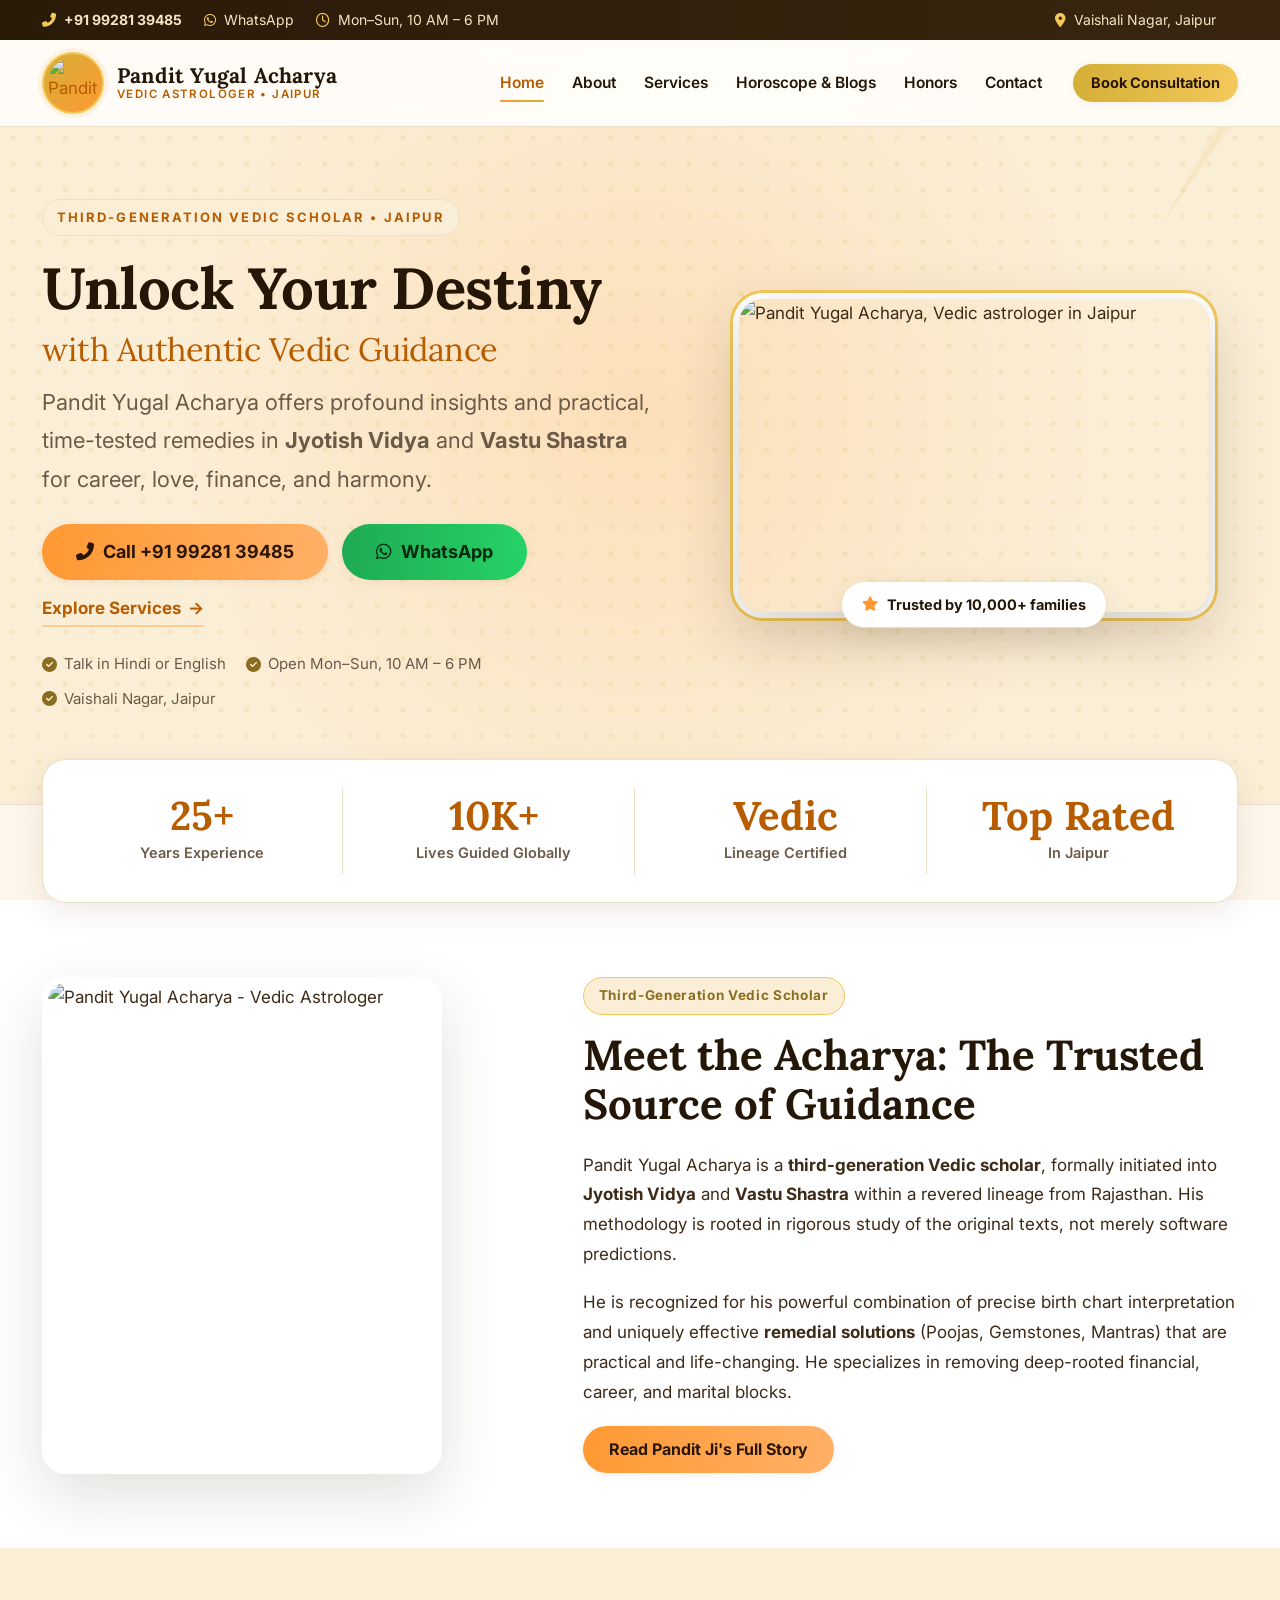
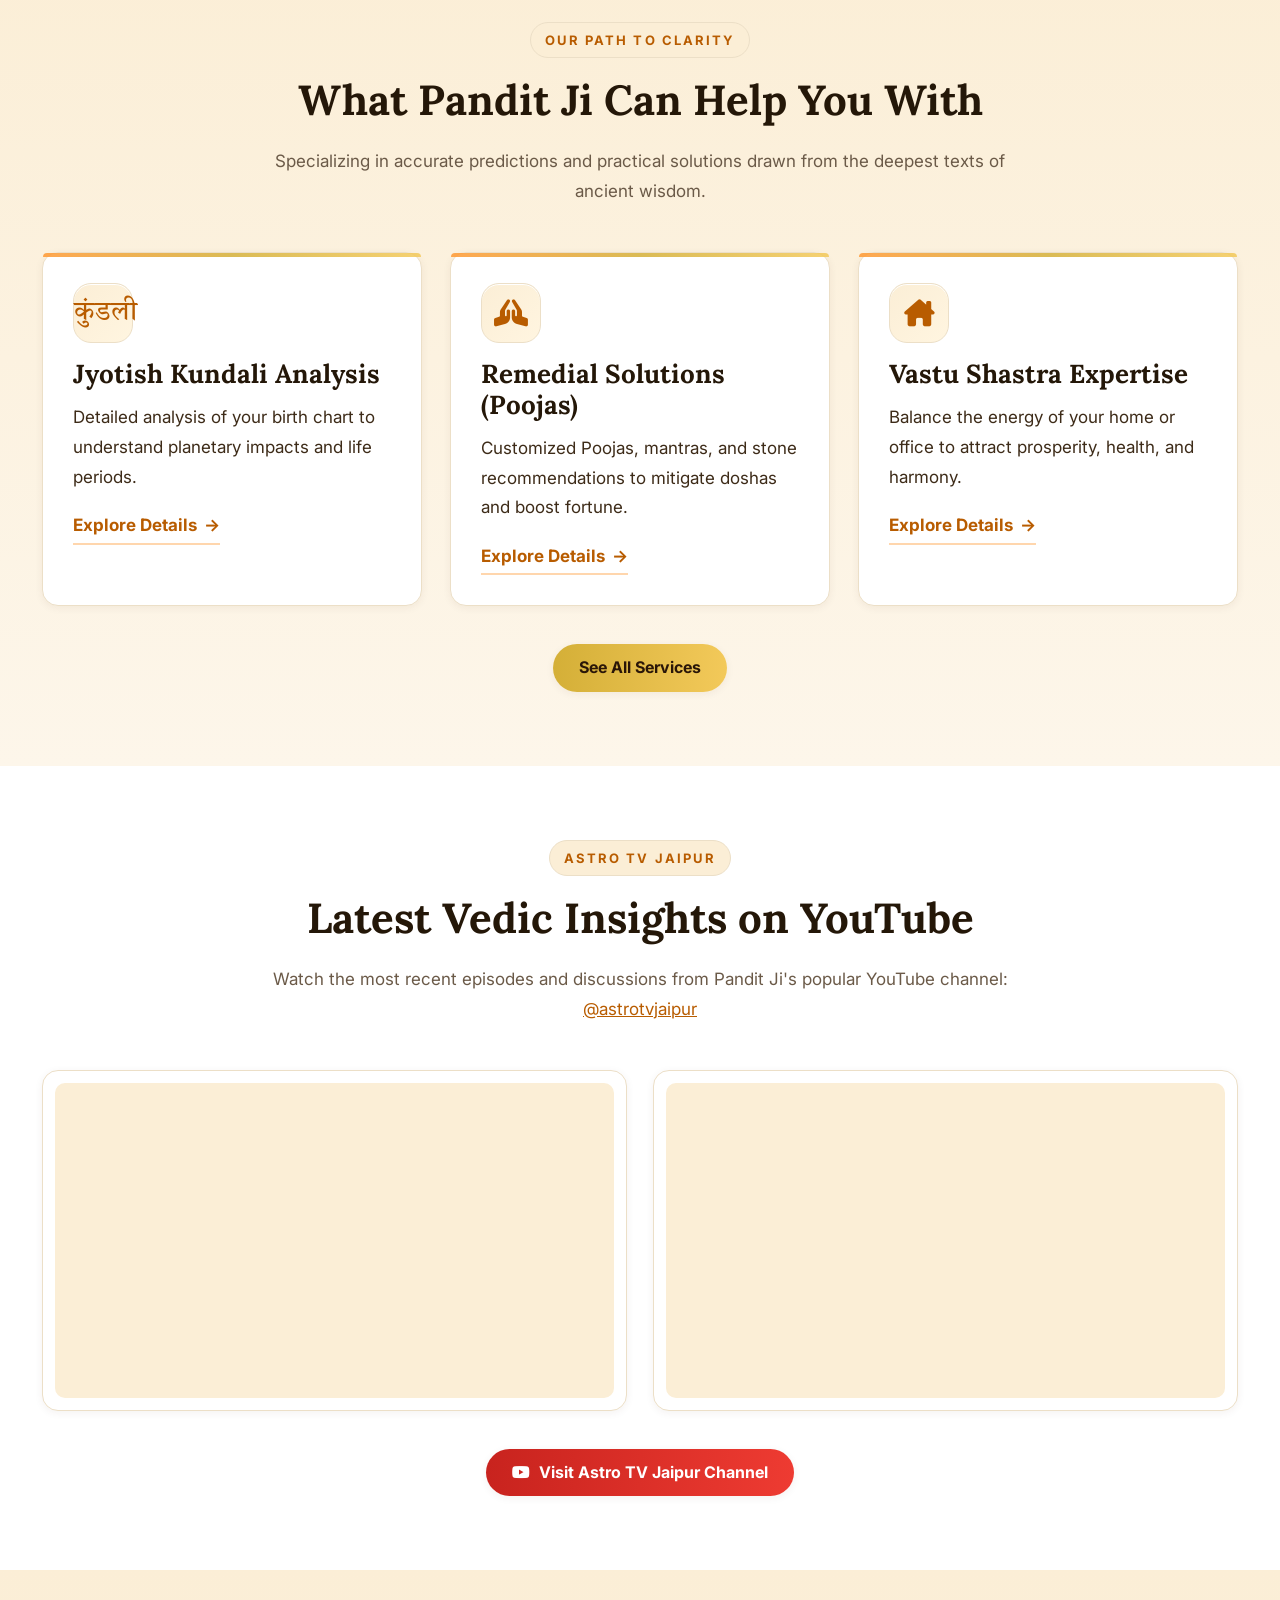
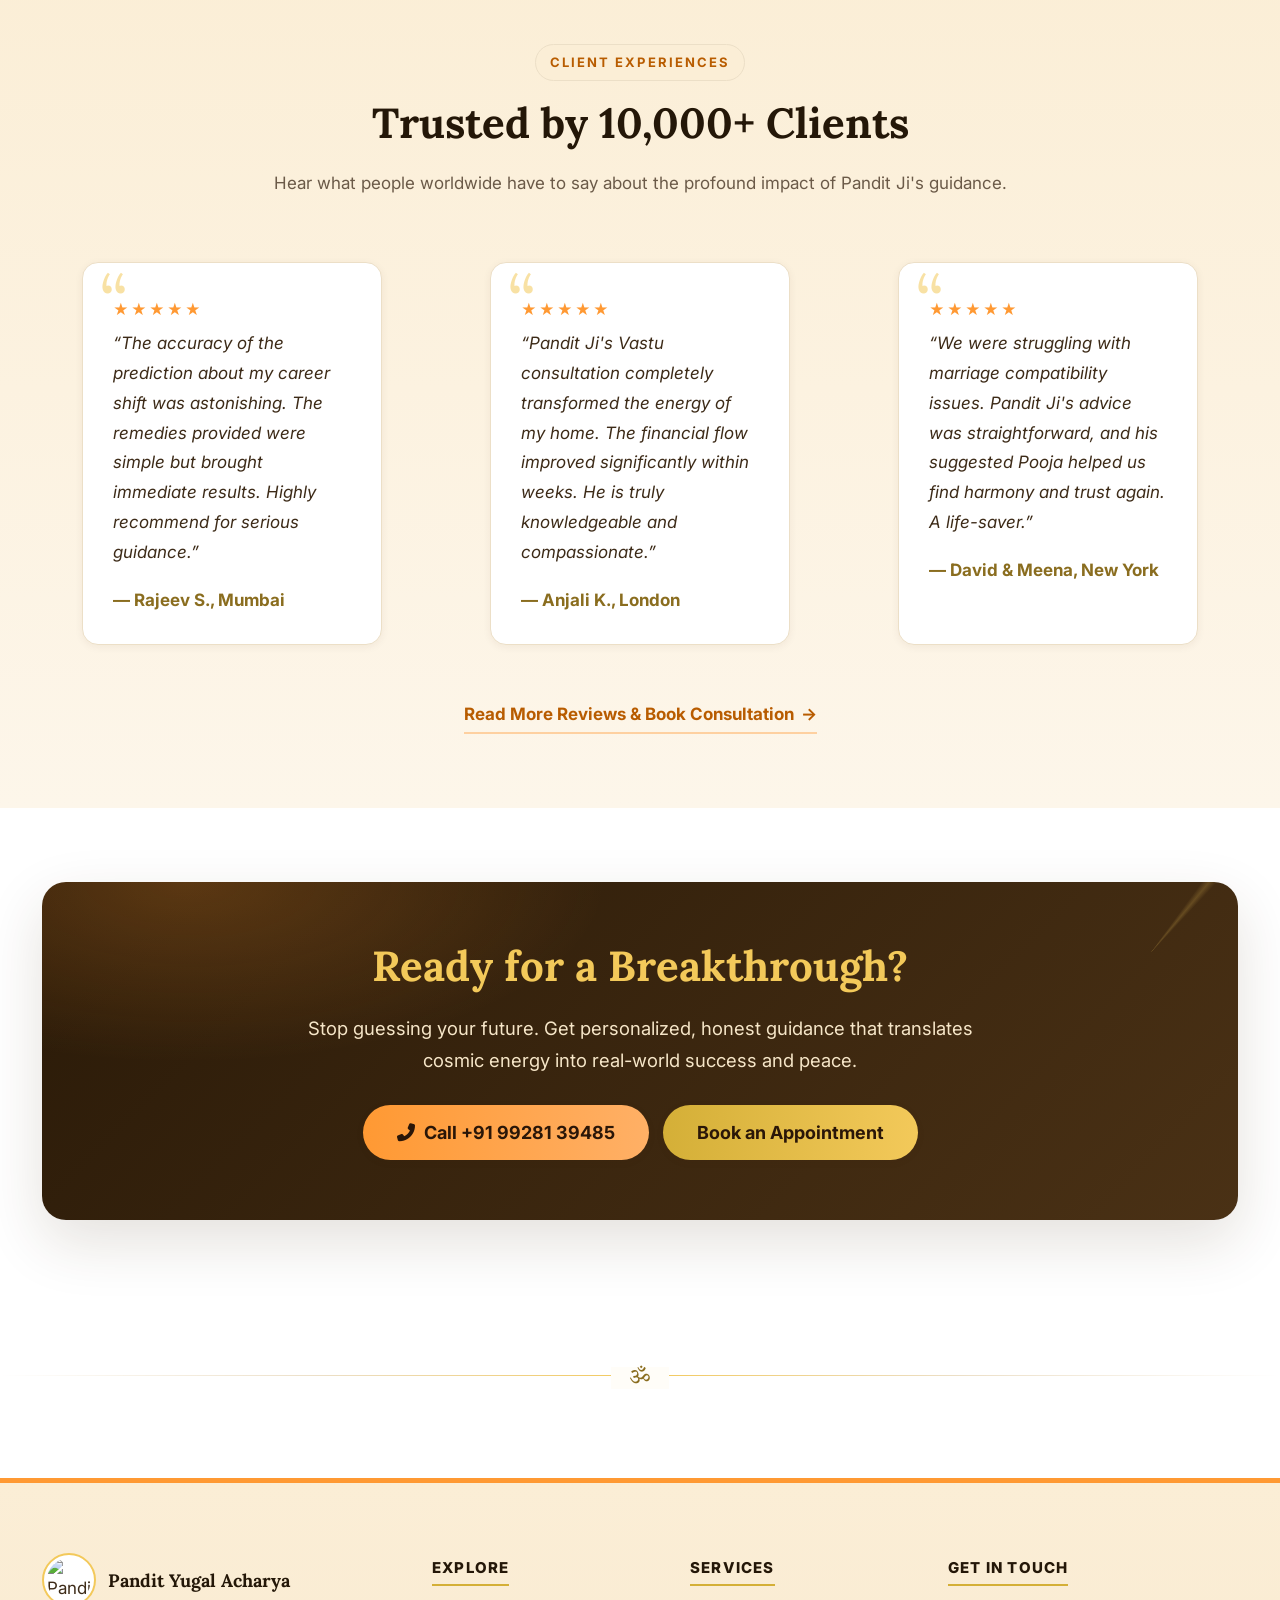
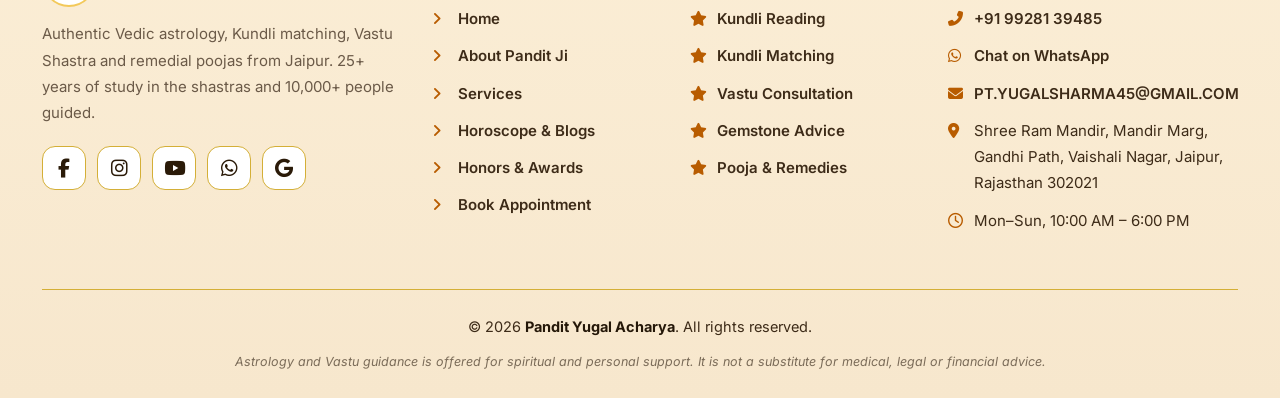
==== commit b0c66f92: "Update index.html" ====
--- a/index.html
+++ b/index.html
@@ -317,7 +317,7 @@
           <li><i class="fas fa-angle-right" aria-hidden="true"></i><a href="index.html">Home</a></li>
           <li><i class="fas fa-angle-right" aria-hidden="true"></i><a href="about.html">About Pandit Ji</a></li>
           <li><i class="fas fa-angle-right" aria-hidden="true"></i><a href="services.html">Services</a></li>
-          <li><i class="fas fa-angle-right" aria-hidden="true"></i><a href="horoscope-blogs.html">Horoscope &amp; Blogs</a></li>
+          <li><i class="fas fa-angle-right" aria-hidden="true"></i><a href="Horoscope&Blogs.html">Horoscope &amp; Blogs</a></li>
           <li><i class="fas fa-angle-right" aria-hidden="true"></i><a href="honors.html">Honors &amp; Awards</a></li>
           <li><i class="fas fa-angle-right" aria-hidden="true"></i><a href="contact.html">Book Appointment</a></li>
         </ul>
--- a/assets/css/style.css
+++ b/assets/css/style.css
@@ -0,0 +1,793 @@
+/* =============================================================
+   Pt. Yugal Acharya  —  shared design system
+   ONE stylesheet for every page. Edit colours in one place.
+   Sections: 1 palette  2 reset  3 type  4 layout  5 header
+   6 buttons  7 cards  8 home  9 about  10 services  11 honors
+   12 horoscope  13 contact  14 footer  15 callbar  16 reveal
+   17 responsive  18 alternate palettes
+   ============================================================= */
+
+/* ---------- 1. PALETTE ---------------------------------------
+   Active palette: "Temple Daylight" (saffron + gold on cream).
+   Alternate palettes are at the bottom of this file - copy one
+   over the block below to change the whole site instantly.
+   ------------------------------------------------------------ */
+:root{
+  /* brand */
+  --saffron:#ff9933;
+  --saffron-deep:#b85c00;      /* safe for text on cream */
+  --gold:#d4af37;
+  --gold-soft:#f3c95a;
+  --gold-deep:#8a6d1f;         /* safe for text on cream */
+
+  /* surfaces */
+  --cream:#fffdf8;
+  --cream-2:#fdf6ea;
+  --cream-3:#fbeed6;
+  --white:#ffffff;
+  --night:#2a1a08;             /* dark callout / footer accents */
+  --night-2:#3a2610;
+
+  /* text */
+  --ink:#241708;
+  --body:#3d2b18;
+  --muted:#6b5a48;
+  --line:#ecdfc7;
+
+  /* shape */
+  --maxw:1240px;
+  --r-sm:10px;
+  --r:16px;
+  --r-lg:24px;
+  --r-pill:999px;
+
+  /* elevation */
+  --sh-1:0 2px 8px rgba(62,40,12,.06);
+  --sh-2:0 10px 30px rgba(62,40,12,.09);
+  --sh-3:0 22px 60px rgba(62,40,12,.14);
+  --glow:0 0 0 4px rgba(255,153,51,.18);
+
+  /* motion */
+  --t:.28s cubic-bezier(.2,.7,.3,1);
+  --t-slow:.7s cubic-bezier(.2,.7,.3,1);
+
+  /* type */
+  --f-head:'Lora',Georgia,serif;
+  --f-body:'Inter',system-ui,-apple-system,'Segoe UI',Roboto,sans-serif;
+  --f-hi:'Tiro Devanagari Hindi','Lora',serif;
+}
+/* ---------- 2. RESET / BASE --------------------------------- */
+*,*::before,*::after{box-sizing:border-box}
+html{scroll-behavior:smooth;-webkit-text-size-adjust:100%}
+body{
+  margin:0;
+  font-family:var(--f-body);
+  font-size:17px;
+  line-height:1.75;
+  color:var(--body);
+  background:
+    radial-gradient(1200px 600px at 12% -10%,rgba(255,153,51,.10),transparent 60%),
+    radial-gradient(900px 500px at 95% 4%,rgba(212,175,55,.12),transparent 60%),
+    linear-gradient(180deg,var(--cream),var(--cream-2));
+  background-attachment:fixed;
+  overflow-x:hidden;
+  -webkit-font-smoothing:antialiased;
+  -moz-osx-font-smoothing:grayscale;
+}
+img{max-width:100%;height:auto;display:block}
+a{color:var(--saffron-deep)}
+a:focus-visible,button:focus-visible,input:focus-visible,
+select:focus-visible,textarea:focus-visible{
+  outline:3px solid var(--saffron);outline-offset:2px;border-radius:4px
+}
+:lang(hi),.hi{font-family:var(--f-hi);line-height:1.9}
+
+.skip-link{
+  position:absolute;left:-9999px;top:0;z-index:5000;
+  background:var(--night);color:#fff;padding:12px 20px;border-radius:0 0 var(--r-sm) 0;
+  font-weight:700;text-decoration:none
+}
+.skip-link:focus{left:0}
+
+/* ---------- 3. TYPOGRAPHY ----------------------------------- */
+h1,h2,h3,h4,h5,h6{font-family:var(--f-head);color:var(--ink);line-height:1.18;margin:0 0 .5em}
+h1{font-size:clamp(34px,5.2vw,58px);letter-spacing:-.5px}
+h2{font-size:clamp(27px,3.6vw,42px)}
+h3{font-size:clamp(21px,2.2vw,26px)}
+h4{font-size:19px}
+p{margin:0 0 1.1em}
+.lead{font-size:clamp(18px,2vw,22px);color:var(--muted)}
+.text-gold{
+  background:linear-gradient(92deg,var(--gold-deep),var(--gold),var(--saffron),var(--gold));
+  background-size:220% 100%;
+  -webkit-background-clip:text;background-clip:text;color:transparent;
+  animation:shimmer 9s linear infinite
+}
+@keyframes shimmer{to{background-position:220% 0}}
+.eyebrow{
+  display:inline-block;font-family:var(--f-body);font-size:13px;font-weight:700;
+  letter-spacing:.16em;text-transform:uppercase;color:var(--saffron-deep);
+  background:var(--cream-3);border:1px solid var(--line);
+  padding:6px 14px;border-radius:var(--r-pill);margin-bottom:18px
+}
+.section-head{text-align:center;max-width:760px;margin:0 auto 46px}
+.section-head p{color:var(--muted);margin-bottom:0}
+.divider{
+  height:1px;border:0;margin:64px auto;max-width:520px;
+  background:linear-gradient(90deg,transparent,var(--gold-soft),var(--saffron),var(--gold-soft),transparent)
+}
+.divider-om{position:relative;height:34px;margin:64px 0;text-align:center}
+.divider-om::before{
+  content:"";position:absolute;top:17px;left:0;right:0;height:1px;
+  background:linear-gradient(90deg,transparent,var(--line),var(--gold-soft),var(--line),transparent)
+}
+.divider-om span{
+  position:relative;background:var(--cream);padding:0 18px;color:var(--gold-deep);
+  font-size:22px;font-family:var(--f-hi)
+}
+
+/* ---------- 4. LAYOUT --------------------------------------- */
+.container{max-width:var(--maxw);margin:0 auto;padding:0 22px}
+.container-wide{max-width:1440px;margin:0 auto;padding:0 22px}
+main{display:block}
+.section{padding:74px 0}
+.section-sm{padding:48px 0}
+.section-tint{background:linear-gradient(180deg,var(--cream-3),var(--cream-2))}
+.grid{display:grid;gap:28px}
+.g-2{grid-template-columns:repeat(2,1fr)}
+.g-3{grid-template-columns:repeat(3,1fr)}
+.g-auto{grid-template-columns:repeat(auto-fit,minmax(290px,1fr))}
+.center{text-align:center}
+.mandala-bg{
+  position:relative;
+  background-color:var(--cream-3);
+  background-image:
+    radial-gradient(circle at 50% 42%,rgba(255,153,51,.18),transparent 62%),
+    radial-gradient(circle at 50% 42%,rgba(212,175,55,.14) 0 2px,transparent 3px);
+  background-size:auto,26px 26px;
+  border-bottom:1px solid var(--line);
+  overflow:hidden
+}
+.mandala-bg::after{
+  content:"";position:absolute;width:640px;height:640px;right:-200px;top:-220px;
+  border-radius:50%;pointer-events:none;
+  background:conic-gradient(from 0deg,transparent 0 8%,rgba(212,175,55,.16) 9%,transparent 10% 100%);
+  animation:spin 90s linear infinite
+}
+@keyframes spin{to{transform:rotate(360deg)}}
+/* ---------- 5. TOPBAR + HEADER (identical on every page) ---- */
+.topbar{
+  background:linear-gradient(90deg,var(--night),var(--night-2));
+  color:#f4e5c4;font-size:14px
+}
+.topbar-in{display:flex;align-items:center;gap:22px;min-height:40px;flex-wrap:wrap}
+.topbar-item{color:#f4e5c4;text-decoration:none;display:inline-flex;align-items:center;gap:8px}
+.topbar-item i{color:var(--gold-soft)}
+.topbar-call{font-weight:700}
+.topbar-call:hover{color:var(--gold-soft)}
+.topbar-spacer{flex:1}
+.topbar .goog-te-gadget{color:#f4e5c4!important;font-size:0!important;line-height:1!important}
+.topbar .goog-te-gadget .goog-te-combo{
+  margin:0!important;font-size:13px!important;border-radius:var(--r-pill);
+  border:1px solid rgba(244,229,196,.35);background:transparent;color:#f4e5c4;padding:3px 8px
+}
+.topbar .goog-logo-link,.topbar .goog-te-gadget span{display:none!important}
+
+.site-header{
+  position:sticky;top:0;z-index:1000;
+  background:rgba(255,253,248,.86);
+  backdrop-filter:blur(10px);-webkit-backdrop-filter:blur(10px);
+  border-bottom:1px solid var(--line);
+  transition:box-shadow var(--t),padding var(--t)
+}
+.site-header.is-stuck{box-shadow:var(--sh-2)}
+.nav-wrap{display:flex;align-items:center;gap:18px;padding:12px 22px;position:relative}
+.site-header.is-stuck .nav-wrap{padding-top:7px;padding-bottom:7px}
+
+.brand{display:flex;align-items:center;gap:13px;text-decoration:none;flex:0 0 auto}
+.brand-logo{
+  width:62px;height:62px;border-radius:50%;object-fit:contain;
+  background:linear-gradient(135deg,var(--gold),var(--saffron));
+  padding:4px;border:2px solid var(--gold-soft);
+  box-shadow:0 0 0 4px rgba(255,153,51,.12);
+  transition:transform var(--t),box-shadow var(--t)
+}
+.site-header.is-stuck .brand-logo{width:50px;height:50px}
+.brand:hover .brand-logo{transform:rotate(-6deg) scale(1.06);box-shadow:0 0 22px rgba(255,153,51,.5)}
+.brand-text{display:flex;flex-direction:column;line-height:1.15}
+.brand-name{font-family:var(--f-head);font-weight:700;font-size:21px;color:var(--ink);letter-spacing:.2px}
+.brand-sub{font-size:11.5px;letter-spacing:.12em;text-transform:uppercase;color:var(--saffron-deep);font-weight:600}
+.main-nav{display:flex;align-items:center;gap:2px;margin-left:auto}
+.main-nav a{
+  position:relative;padding:9px 13px;border-radius:var(--r-sm);
+  color:var(--ink);text-decoration:none;font-weight:600;font-size:15.5px;
+  white-space:nowrap;transition:color var(--t),background var(--t)
+}
+.main-nav a::after{
+  content:"";position:absolute;left:13px;right:13px;bottom:4px;height:2px;
+  background:linear-gradient(90deg,var(--saffron),var(--gold));
+  transform:scaleX(0);transform-origin:left;transition:transform var(--t);border-radius:2px
+}
+.main-nav a:hover{background:rgba(212,175,55,.10)}
+.main-nav a:hover::after,.main-nav a[aria-current="page"]::after{transform:scaleX(1)}
+.main-nav a[aria-current="page"]{color:var(--saffron-deep)}
+
+.nav-actions{display:flex;align-items:center;gap:9px;flex:0 0 auto}
+.nav-toggle{
+  display:none;width:46px;height:42px;border:1px solid var(--line);background:var(--white);
+  border-radius:var(--r-sm);cursor:pointer;padding:11px 10px;margin-left:auto
+}
+.nav-toggle span{display:block;height:2px;border-radius:2px;background:var(--ink);transition:var(--t)}
+.nav-toggle span+span{margin-top:5px}
+.nav-toggle[aria-expanded="true"] span:nth-child(1){transform:translateY(7px) rotate(45deg)}
+.nav-toggle[aria-expanded="true"] span:nth-child(2){opacity:0}
+.nav-toggle[aria-expanded="true"] span:nth-child(3){transform:translateY(-7px) rotate(-45deg)}
+
+/* ---------- 6. BUTTONS -------------------------------------- */
+.btn{
+  --btn-bg:linear-gradient(92deg,var(--gold),var(--gold-soft));
+  position:relative;display:inline-flex;align-items:center;justify-content:center;gap:9px;
+  padding:14px 26px;border:0;border-radius:var(--r-pill);cursor:pointer;
+  font-family:var(--f-body);font-weight:700;font-size:16px;line-height:1.2;
+  text-decoration:none;color:var(--ink);background:var(--btn-bg);
+  box-shadow:var(--sh-1);overflow:hidden;
+  transition:transform var(--t),box-shadow var(--t),filter var(--t)
+}
+.btn::after{
+  content:"";position:absolute;top:0;left:-120%;width:60%;height:100%;
+  background:linear-gradient(100deg,transparent,rgba(255,255,255,.55),transparent);
+  transform:skewX(-18deg);transition:left .6s ease
+}
+.btn:hover{transform:translateY(-3px);box-shadow:var(--sh-2)}
+.btn:hover::after{left:130%}
+.btn:active{transform:translateY(-1px)}
+.btn-primary{--btn-bg:linear-gradient(92deg,var(--saffron),#ffb066);color:#2a1608}
+.btn-gold{--btn-bg:linear-gradient(92deg,var(--gold),var(--gold-soft));color:#2a1608}
+.btn-dark{--btn-bg:linear-gradient(92deg,var(--night),var(--night-2));color:#ffe9bd}
+.btn-wa{--btn-bg:linear-gradient(92deg,#1faa53,#25d366);color:#06280f}
+.btn-yt{--btn-bg:linear-gradient(92deg,#c8231e,#ee3b32);color:#fff}
+.btn-outline{
+  background:transparent;border:2px solid var(--gold);color:var(--saffron-deep);box-shadow:none
+}
+.btn-outline:hover{background:var(--cream-3)}
+.btn-sm{padding:10px 18px;font-size:14.5px}
+.btn-lg{padding:17px 34px;font-size:18px}
+.btn-block{width:100%}
+.link-arrow{
+  display:inline-flex;align-items:center;gap:7px;font-weight:700;text-decoration:none;
+  color:var(--saffron-deep);border-bottom:2px solid rgba(255,153,51,.4);padding-bottom:2px
+}
+.link-arrow span{transition:transform var(--t)}
+.link-arrow:hover span{transform:translateX(5px)}
+
+/* ---------- 7. CARDS ---------------------------------------- */
+.card{
+  background:var(--white);border:1px solid var(--line);border-radius:var(--r);
+  padding:30px;box-shadow:var(--sh-1);position:relative;
+  transition:transform var(--t),box-shadow var(--t),border-color var(--t)
+}
+.card::before{
+  content:"";position:absolute;inset:0 0 auto 0;height:4px;border-radius:var(--r) var(--r) 0 0;
+  background:linear-gradient(90deg,var(--saffron),var(--gold),var(--gold-soft));
+  opacity:.85
+}
+.card:hover{transform:translateY(-7px);box-shadow:var(--sh-3);border-color:var(--gold-soft)}
+.card h3,.card h4{margin-top:0}
+.card p:last-child{margin-bottom:0}
+.card-flat::before{display:none}
+.icon-badge{
+  width:60px;height:60px;border-radius:18px;display:grid;place-items:center;
+  font-size:27px;margin-bottom:16px;color:var(--saffron-deep);
+  background:linear-gradient(135deg,var(--cream-3),#fff5e0);
+  border:1px solid var(--line);box-shadow:inset 0 1px 0 #fff
+}
+.card:hover .icon-badge{animation:pop .5s ease}
+@keyframes pop{50%{transform:scale(1.14) rotate(-6deg)}}
+.tick-list{list-style:none;padding:0;margin:16px 0 22px}
+.tick-list li{position:relative;padding-left:27px;margin-bottom:9px;color:var(--muted)}
+.tick-list li::before{
+  content:"\2713";position:absolute;left:0;top:0;color:var(--gold-deep);font-weight:800
+}
+/* ---------- 8. HOME ----------------------------------------- */
+.hero{display:grid;grid-template-columns:1.08fr .92fr;gap:48px;align-items:center;padding:72px 0 92px}
+.hero h1{margin-bottom:14px}
+.hero h1 .sub{display:block;font-size:.56em;font-weight:400;color:var(--saffron-deep);margin-top:8px}
+.hero-cta{display:flex;flex-wrap:wrap;gap:14px;align-items:center;margin-top:26px}
+.hero-note{display:flex;flex-wrap:wrap;gap:8px 20px;margin-top:24px;font-size:15px;color:var(--muted)}
+.hero-note span{display:inline-flex;align-items:center;gap:7px}
+.hero-note i{color:var(--gold-deep)}
+.hero-media{position:relative;display:flex;justify-content:center}
+.hero-media img{
+  width:100%;max-width:470px;border-radius:var(--r-lg);
+  box-shadow:0 22px 60px rgba(62,40,12,.22),0 0 0 6px var(--white),0 0 0 9px var(--gold-soft);
+  transition:transform var(--t-slow)
+}
+.hero-media:hover img{transform:translateY(-8px)}
+.hero-badge{
+  position:absolute;bottom:-16px;left:50%;transform:translateX(-50%);
+  background:var(--white);border:1px solid var(--line);border-radius:var(--r-pill);
+  padding:10px 20px;box-shadow:var(--sh-2);font-weight:700;font-size:14.5px;color:var(--ink);
+  display:inline-flex;align-items:center;gap:9px;white-space:nowrap
+}
+.hero-badge i{color:var(--saffron)}
+
+.stat-strip{
+  display:grid;grid-template-columns:repeat(4,1fr);gap:10px;
+  background:var(--white);border:1px solid var(--line);border-radius:var(--r-lg);
+  box-shadow:var(--sh-2);padding:28px 18px;margin-top:-46px;position:relative;z-index:5
+}
+.stat{text-align:center;padding:6px 10px;border-right:1px solid var(--line)}
+.stat:last-child{border-right:0}
+.stat b{
+  display:block;font-family:var(--f-head);font-size:clamp(28px,3.4vw,40px);
+  line-height:1.1;color:var(--saffron-deep)
+}
+.stat span{font-size:14.5px;font-weight:600;color:var(--muted)}
+
+.split{display:grid;grid-template-columns:.85fr 1.15fr;gap:56px;align-items:center}
+.split-media img{
+  width:100%;max-width:400px;border-radius:var(--r-lg);
+  border:6px solid var(--white);box-shadow:var(--sh-3);
+  transition:transform var(--t-slow)
+}
+.split-media img:hover{transform:scale(1.03)}
+.pill{
+  display:inline-block;background:var(--cream-3);border:1px solid var(--gold-soft);
+  color:var(--gold-deep);font-weight:700;font-size:13.5px;letter-spacing:.05em;
+  padding:6px 15px;border-radius:var(--r-pill);margin-bottom:16px
+}
+.video-grid{display:grid;grid-template-columns:repeat(auto-fit,minmax(320px,1fr));gap:26px}
+.video-card{
+  background:var(--white);border:1px solid var(--line);border-radius:var(--r);
+  padding:12px;box-shadow:var(--sh-1);transition:transform var(--t),box-shadow var(--t)
+}
+.video-card:hover{transform:translateY(-6px);box-shadow:var(--sh-3)}
+.ratio-16x9{position:relative;width:100%;padding-top:56.25%;border-radius:var(--r-sm);overflow:hidden;background:var(--cream-3)}
+.ratio-16x9 iframe{position:absolute;inset:0;width:100%;height:100%;border:0}
+
+.quote-card{
+  background:var(--white);border:1px solid var(--line);border-radius:var(--r);
+  padding:34px 30px 28px;box-shadow:var(--sh-1);position:relative;
+  transition:transform var(--t),box-shadow var(--t)
+}
+.quote-card::before{
+  content:"\201C";position:absolute;top:2px;left:16px;font-family:var(--f-head);
+  font-size:74px;line-height:1;color:var(--gold-soft);opacity:.55
+}
+.quote-card:hover{transform:translateY(-6px);box-shadow:var(--sh-2)}
+.quote-card p{font-style:italic;color:var(--body);position:relative}
+.stars{color:var(--saffron);letter-spacing:2px;font-size:15px;margin-bottom:6px}
+.quote-card cite{display:block;font-style:normal;font-weight:700;color:var(--gold-deep);margin-top:12px}
+
+.callout{
+  background:
+    radial-gradient(700px 300px at 12% 0%,rgba(255,153,51,.22),transparent 60%),
+    linear-gradient(135deg,var(--night),#4a3115);
+  color:#fff6e4;border-radius:var(--r-lg);padding:60px 44px;text-align:center;
+  box-shadow:var(--sh-3);position:relative;overflow:hidden
+}
+.callout::before{
+  content:"";position:absolute;inset:-40% -10% auto auto;width:420px;height:420px;border-radius:50%;
+  background:conic-gradient(from 0deg,transparent 0 10%,rgba(243,201,90,.20) 11%,transparent 12% 100%);
+  animation:spin 60s linear infinite
+}
+.callout h2{color:var(--gold-soft);position:relative}
+.callout p{max-width:720px;margin:0 auto 28px;color:#f6e6c8;font-size:18.5px;position:relative}
+.callout .btn{position:relative}
+.callout-actions{display:flex;flex-wrap:wrap;gap:14px;justify-content:center;position:relative}
+/* ---------- 9. ABOUT ---------------------------------------- */
+.page-hero{padding:58px 0 66px;text-align:center}
+.page-hero h1{margin-bottom:12px}
+.page-hero p{max-width:820px;margin:0 auto;color:var(--muted);font-size:19px}
+.crumbs{font-size:14px;color:var(--muted);margin-bottom:14px}
+.crumbs a{color:var(--muted);text-decoration:none}
+.crumbs a:hover{color:var(--saffron-deep)}
+
+.orb{
+  position:relative;width:min(430px,84vw);aspect-ratio:1;margin:0 auto;
+  display:grid;place-items:center;border-radius:50%;
+  background:radial-gradient(circle at 50% 45%,var(--cream-3),var(--cream) 72%);
+  box-shadow:var(--sh-2)
+}
+.orb::before{
+  content:"";position:absolute;inset:-6px;border-radius:50%;
+  background:conic-gradient(from 0deg,var(--gold),var(--saffron),var(--gold-soft),var(--gold));
+  filter:blur(11px);opacity:.55;animation:spin 22s linear infinite
+}
+.orb::after{
+  content:"";position:absolute;width:38%;height:38%;border-radius:50%;
+  background:radial-gradient(circle,rgba(255,153,51,.6),transparent 70%);
+  filter:blur(26px);animation:breathe 4.5s ease-in-out infinite alternate
+}
+@keyframes breathe{from{transform:scale(.9);opacity:.55}to{transform:scale(1.12);opacity:.85}}
+.orb img{
+  position:relative;z-index:2;width:78%;aspect-ratio:1;border-radius:50%;
+  object-fit:cover;object-position:top center;
+  border:11px solid var(--gold);outline:5px solid var(--white)
+}
+
+.timeline{position:relative;max-width:880px;margin:0 auto;padding:6px 0}
+.timeline::before{
+  content:"";position:absolute;top:0;bottom:0;left:50%;width:3px;margin-left:-1.5px;
+  background:linear-gradient(180deg,transparent,var(--gold),var(--gold-soft),transparent)
+}
+.tl-item{position:relative;width:50%;padding:0 42px 34px 0}
+.tl-item:nth-child(even){margin-left:50%;padding:0 0 34px 42px}
+.tl-dot{
+  position:absolute;top:20px;right:-9px;width:18px;height:18px;border-radius:50%;
+  background:var(--saffron);border:3px solid var(--white);box-shadow:0 0 0 4px rgba(255,153,51,.22);z-index:2
+}
+.tl-item:nth-child(even) .tl-dot{right:auto;left:-9px}
+.tl-body{
+  background:var(--white);border:1px solid var(--line);border-radius:var(--r);
+  padding:22px 24px;box-shadow:var(--sh-1);transition:transform var(--t),box-shadow var(--t)
+}
+.tl-body:hover{transform:translateY(-4px);box-shadow:var(--sh-2)}
+.tl-body h4{margin:0 0 6px}
+.tl-body p{margin:0;color:var(--muted);font-size:16px}
+.step-card{
+  background:var(--white);border:1px solid var(--line);border-left:5px solid var(--gold-soft);
+  border-radius:var(--r);padding:26px;box-shadow:var(--sh-1);
+  transition:transform var(--t),box-shadow var(--t),border-left-color var(--t)
+}
+.step-card:hover{transform:translateY(-6px);box-shadow:var(--sh-2);border-left-color:var(--saffron)}
+.step-card h4{display:flex;align-items:center;gap:12px;margin:0 0 10px;font-size:20px}
+.step-num{
+  flex:0 0 auto;width:36px;height:36px;border-radius:50%;display:grid;place-items:center;
+  background:linear-gradient(135deg,var(--saffron),var(--gold));color:#fff;
+  font-family:var(--f-body);font-size:16px;font-weight:800
+}
+.step-card p{margin:0;color:var(--muted)}
+
+/* ---------- 10. SERVICES ------------------------------------ */
+.svc-grid{display:grid;grid-template-columns:repeat(auto-fit,minmax(330px,1fr));gap:30px}
+.svc-card{display:flex;flex-direction:column;justify-content:space-between}
+.svc-card .btn{margin-top:auto;align-self:flex-start}
+.price-note{font-size:14.5px;color:var(--muted);margin-top:14px}
+
+/* ---------- 11. HONORS GALLERY ------------------------------ */
+.gallery{display:grid;grid-template-columns:repeat(auto-fill,minmax(250px,1fr));gap:22px}
+.shot{
+  position:relative;border-radius:var(--r);overflow:hidden;cursor:zoom-in;
+  background:var(--night);border:1px solid var(--line);box-shadow:var(--sh-1);
+  transition:transform var(--t),box-shadow var(--t)
+}
+.shot img{width:100%;height:262px;object-fit:cover;transition:transform .6s ease,filter var(--t)}
+.shot figcaption{
+  position:absolute;inset:auto 0 0 0;padding:26px 14px 12px;
+  background:linear-gradient(180deg,transparent,rgba(30,18,6,.86));
+  color:#ffeecd;font-size:14px;font-weight:600;
+  transform:translateY(6px);opacity:0;transition:var(--t)
+}
+.shot:hover{transform:translateY(-6px) scale(1.02);box-shadow:var(--sh-3);z-index:2}
+.shot:hover img{transform:scale(1.08)}
+.shot:hover figcaption,.shot:focus-within figcaption{transform:none;opacity:1}
+.shot::after{
+  content:"\f00e";font-family:"Font Awesome 6 Free";font-weight:900;
+  position:absolute;top:12px;right:12px;width:34px;height:34px;border-radius:50%;
+  display:grid;place-items:center;background:rgba(255,253,248,.9);color:var(--saffron-deep);
+  opacity:0;transform:scale(.7);transition:var(--t)
+}
+.shot:hover::after{opacity:1;transform:none}
+.lightbox{
+  position:fixed;inset:0;z-index:3000;display:none;place-items:center;padding:26px;
+  background:rgba(24,14,4,.94);backdrop-filter:blur(4px)
+}
+.lightbox.is-open{display:grid}
+.lightbox img{
+  max-width:min(940px,94vw);max-height:78vh;border-radius:var(--r);
+  box-shadow:0 30px 90px rgba(0,0,0,.6);animation:lbIn .45s cubic-bezier(.2,.8,.3,1)
+}
+@keyframes lbIn{from{transform:scale(.86);opacity:0}to{transform:none;opacity:1}}
+.lightbox-cap{color:#ffeecd;text-align:center;margin-top:16px;font-weight:600}
+.lightbox-close{
+  position:absolute;top:18px;right:22px;width:46px;height:46px;border-radius:50%;
+  border:1px solid rgba(255,255,255,.3);background:rgba(0,0,0,.3);color:#fff;
+  font-size:26px;line-height:1;cursor:pointer
+}
+.lightbox-close:hover{background:var(--saffron);color:#2a1608}
+
+/* ---------- 12. HOROSCOPE + BLOG ---------------------------- */
+.horo-layout{display:grid;grid-template-columns:1.15fr .85fr;gap:34px}
+.panel{
+  background:var(--white);border:1px solid var(--line);border-radius:var(--r);
+  padding:28px;box-shadow:var(--sh-1)
+}
+.zodiac-grid{display:grid;grid-template-columns:repeat(4,1fr);gap:12px}
+.zodiac-btn{
+  padding:15px 8px;border:1px solid var(--line);background:var(--cream);border-radius:14px;
+  cursor:pointer;text-align:center;font-family:var(--f-body);font-weight:600;font-size:14px;
+  color:var(--ink);transition:var(--t)
+}
+.zodiac-btn i,.zodiac-btn .sym{display:block;font-size:24px;color:var(--saffron-deep);margin-bottom:4px}
+.zodiac-btn:hover{transform:translateY(-4px);border-color:var(--gold);box-shadow:var(--sh-1);background:#fff}
+.zodiac-btn.is-active{
+  background:linear-gradient(135deg,var(--cream-3),#fff5e0);
+  border-color:var(--saffron);box-shadow:var(--glow)
+}
+.horo-out{
+  background:linear-gradient(160deg,var(--cream-3),var(--cream-2));
+  border:1px solid var(--gold-soft);border-radius:var(--r);padding:30px;
+  position:sticky;top:120px;box-shadow:var(--sh-1)
+}
+.horo-out h2{margin-top:0}
+.spinner{display:inline-block;width:18px;height:18px;border:3px solid var(--gold-soft);
+  border-top-color:var(--saffron-deep);border-radius:50%;animation:spin .8s linear infinite;vertical-align:-3px}
+.blog-layout{display:grid;grid-template-columns:290px 1fr;gap:34px}
+.sidebar{align-self:start;position:sticky;top:120px}
+.search-box{
+  width:100%;padding:13px 15px;border:1px solid var(--line);border-radius:var(--r-sm);
+  font-family:var(--f-body);font-size:16px;background:var(--cream);margin-bottom:22px
+}
+.cat-list{list-style:none;padding:0;margin:0}
+.cat-list li{
+  padding:11px 15px;margin-bottom:8px;border:1px solid var(--line);border-radius:var(--r-sm);
+  background:var(--cream);cursor:pointer;font-weight:600;font-size:15px;transition:var(--t)
+}
+.cat-list li:hover{border-color:var(--gold);transform:translateX(4px)}
+.cat-list li.is-active{background:var(--cream-3);border-color:var(--saffron);color:var(--saffron-deep)}
+.post{border-bottom:1px solid var(--line);padding:26px 0}
+.post:last-child{border-bottom:0}
+.post h3{margin:10px 0 8px}
+.post-meta{display:flex;justify-content:space-between;align-items:center;gap:12px;flex-wrap:wrap}
+.tag{
+  font-size:11.5px;font-weight:800;letter-spacing:.08em;text-transform:uppercase;
+  background:var(--cream-3);border:1px solid var(--line);color:var(--gold-deep);
+  padding:4px 11px;border-radius:var(--r-pill)
+}
+.post-date{font-size:13.5px;font-weight:700;color:var(--saffron-deep)}
+.skeleton{height:16px;border-radius:6px;margin:10px 0;
+  background:linear-gradient(90deg,var(--cream-3) 25%,#fff 37%,var(--cream-3) 63%);
+  background-size:400% 100%;animation:sk 1.3s ease infinite}
+@keyframes sk{from{background-position:100% 0}to{background-position:0 0}}
+
+.sheet-back{position:fixed;inset:0;background:rgba(28,16,4,.6);z-index:2050;display:none}
+.sheet{
+  position:fixed;top:50%;left:50%;transform:translate(-50%,-50%) scale(.92);
+  width:min(540px,92vw);background:var(--white);border-radius:var(--r-lg);
+  border-top:7px solid var(--saffron);box-shadow:0 30px 90px rgba(28,16,4,.34);
+  padding:32px;z-index:2100;display:none;transition:transform var(--t)
+}
+body.sheet-open .sheet-back{display:block}
+body.sheet-open .sheet{display:block;transform:translate(-50%,-50%) scale(1)}
+.switcher{display:flex;background:var(--cream-2);padding:6px;border-radius:var(--r-pill);margin-bottom:24px}
+.switcher button{
+  flex:1;padding:12px;border:0;background:none;border-radius:var(--r-pill);
+  font-family:var(--f-body);font-weight:700;font-size:16px;cursor:pointer;color:var(--muted)
+}
+.switcher button.is-active{background:var(--saffron);color:#fff;box-shadow:var(--sh-1)}
+/* ---------- 13. CONTACT / FORMS ----------------------------- */
+.contact-grid{display:grid;grid-template-columns:1fr 1.05fr;gap:40px;align-items:start}
+.info-row{display:flex;gap:15px;align-items:flex-start;margin-bottom:20px}
+.info-ico{
+  flex:0 0 auto;width:46px;height:46px;border-radius:14px;display:grid;place-items:center;
+  background:linear-gradient(135deg,var(--cream-3),#fff5e0);border:1px solid var(--line);
+  color:var(--saffron-deep);font-size:19px
+}
+.info-row b{display:block;color:var(--ink)}
+.info-row a{color:var(--body);text-decoration:none;font-weight:600}
+.info-row a:hover{color:var(--saffron-deep)}
+.form-wrap{
+  background:linear-gradient(170deg,var(--cream-3),var(--cream-2));
+  border:1px solid var(--gold-soft);border-radius:var(--r-lg);padding:32px;box-shadow:var(--sh-2)
+}
+.tabs{display:flex;gap:6px;background:rgba(255,255,255,.6);padding:5px;border-radius:var(--r-pill);margin-bottom:22px}
+.tab{
+  flex:1;padding:11px 8px;border:0;background:none;border-radius:var(--r-pill);cursor:pointer;
+  font-family:var(--f-body);font-weight:700;font-size:15px;color:var(--muted);transition:var(--t)
+}
+.tab.is-active{background:var(--white);color:var(--saffron-deep);box-shadow:var(--sh-1)}
+.field{margin-bottom:17px}
+.field label{display:block;margin-bottom:7px;font-weight:600;font-size:15px;color:var(--ink)}
+.field input,.field select,.field textarea{
+  width:100%;padding:13px 14px;border:1px solid var(--line);border-radius:var(--r-sm);
+  font-family:var(--f-body);font-size:16px;background:var(--white);color:var(--body);
+  transition:border-color var(--t),box-shadow var(--t)
+}
+.field textarea{min-height:96px;resize:vertical}
+.field input:focus,.field select:focus,.field textarea:focus{
+  border-color:var(--saffron);box-shadow:var(--glow);outline:none
+}
+.field-row{display:grid;grid-template-columns:1fr 1fr;gap:14px}
+.form-note{font-size:13.5px;color:var(--muted);margin-top:12px;text-align:center}
+.form-msg{
+  display:none;margin-top:16px;padding:15px 17px;border-radius:var(--r-sm);font-weight:600;
+  border:1px solid var(--gold-soft);background:#fff8e8;color:var(--ink)
+}
+.form-msg.is-on{display:block;animation:msgIn .4s ease}
+@keyframes msgIn{from{opacity:0;transform:translateY(-6px)}to{opacity:1;transform:none}}
+.hp{position:absolute;left:-9999px}
+form[data-busy="1"] button[type=submit]{opacity:.65;pointer-events:none}
+.pay-block{
+  background:var(--cream);border:2px dashed var(--gold);border-radius:var(--r-lg);
+  padding:38px 26px;text-align:center;box-shadow:var(--sh-1)
+}
+.qr-card{
+  background:var(--white);border:1px solid var(--line);border-radius:var(--r);
+  padding:18px;max-width:320px;margin:20px auto;box-shadow:var(--sh-1)
+}
+.qr-card img{width:250px;height:250px;object-fit:contain;margin:0 auto 12px;border-radius:var(--r-sm)}
+.map-wrap{
+  border-radius:var(--r-lg);overflow:hidden;border:5px solid var(--white);
+  box-shadow:var(--sh-3);background:var(--cream-3)
+}
+.map-wrap iframe{width:100%;height:420px;border:0;display:block}
+
+/* ---------- 14. FOOTER (identical on every page) ------------ */
+.site-footer{
+  position:relative;margin-top:86px;padding:70px 0 26px;
+  background:linear-gradient(180deg,var(--cream-3),#f7e7cd);
+  border-top:5px solid var(--saffron);color:var(--body)
+}
+.site-footer::before{
+  content:"";position:absolute;inset:0;pointer-events:none;opacity:.2;
+  background-image:radial-gradient(var(--gold) .6px,transparent .6px);background-size:26px 26px
+}
+.footer-grid{
+  position:relative;display:grid;grid-template-columns:1.6fr 1fr 1fr 1.25fr;gap:38px
+}
+.footer-col h4{
+  font-family:var(--f-body);font-size:15px;font-weight:800;letter-spacing:.08em;
+  text-transform:uppercase;color:var(--ink);margin:0 0 20px;padding-bottom:7px;
+  border-bottom:2px solid var(--gold);display:inline-block
+}
+.footer-col p{font-size:15px;color:var(--muted)}
+.footer-col ul{list-style:none;padding:0;margin:0}
+.footer-col li{display:flex;gap:10px;align-items:flex-start;margin-bottom:11px;font-size:15px}
+.footer-col li i{color:var(--saffron-deep);margin-top:5px;flex:0 0 16px}
+.footer-col a{color:var(--body);text-decoration:none;font-weight:600;transition:var(--t)}
+.footer-col a:hover{color:var(--saffron-deep);transform:translateX(4px);display:inline-block}
+.footer-brand{display:flex;align-items:center;gap:12px;margin-bottom:14px}
+.footer-brand img{width:54px;height:54px;border-radius:50%;border:2px solid var(--gold-soft);background:var(--white);padding:3px}
+.footer-brand b{font-family:var(--f-head);font-size:18px;color:var(--ink)}
+.social-row{display:flex;gap:11px;margin-top:20px;flex-wrap:wrap}
+.social-row a{
+  width:44px;height:44px;border-radius:13px;display:grid;place-items:center;
+  background:var(--white);border:1px solid var(--gold);color:var(--night);font-size:19px;
+  transition:var(--t)
+}
+.social-row a:hover{background:var(--saffron);color:#fff;transform:translateY(-5px) rotate(-6deg)}
+.footer-bottom{
+  position:relative;margin-top:44px;padding-top:24px;border-top:1px solid var(--gold);
+  text-align:center;font-size:14.5px
+}
+.footer-bottom strong{color:var(--ink)}
+.footer-disclaimer{
+  max-width:900px;margin:12px auto 0;font-size:12.5px;line-height:1.7;
+  color:#7a6b58;font-style:italic
+}
+
+/* ---------- 15. STICKY CALL BAR + TO TOP -------------------- */
+.callbar{
+  position:fixed;left:0;right:0;bottom:0;z-index:1200;display:none;
+  box-shadow:0 -4px 20px rgba(28,16,4,.22)
+}
+.callbar a{
+  flex:1;display:flex;align-items:center;justify-content:center;gap:9px;
+  padding:15px 8px;text-decoration:none;font-weight:800;font-size:16px;color:#fff
+}
+.callbar .cb-call{background:linear-gradient(92deg,#b85c00,var(--saffron));color:#fff}
+.callbar .cb-wa{background:linear-gradient(92deg,#128c3e,#25d366)}
+.to-top{
+  position:fixed;right:18px;bottom:22px;z-index:1150;width:48px;height:48px;border-radius:50%;
+  border:1px solid var(--gold);background:var(--white);color:var(--saffron-deep);font-size:18px;
+  cursor:pointer;box-shadow:var(--sh-2);opacity:0;transform:translateY(14px);pointer-events:none;
+  transition:var(--t)
+}
+.to-top.is-on{opacity:1;transform:none;pointer-events:auto}
+.to-top:hover{background:var(--saffron);color:#fff}
+
+/* ---------- 16. SCROLL REVEAL (data-aos compatible) --------- */
+html.reveal-on [data-aos]{opacity:0;transition:opacity var(--t-slow),transform var(--t-slow)}
+html.reveal-on [data-aos="fade-up"]{transform:translateY(30px)}
+html.reveal-on [data-aos="fade-down"]{transform:translateY(-28px)}
+html.reveal-on [data-aos="fade-right"]{transform:translateX(-36px)}
+html.reveal-on [data-aos="fade-left"]{transform:translateX(36px)}
+html.reveal-on [data-aos="zoom-in"]{transform:scale(.93)}
+html.reveal-on [data-aos="zoom-out"]{transform:scale(1.07)}
+html.reveal-on [data-aos="zoom-in-up"]{transform:translateY(26px) scale(.93)}
+html.reveal-on [data-aos="flip-up"]{transform:perspective(900px) rotateX(16deg) translateY(22px)}
+html.reveal-on [data-aos].is-in{opacity:1;transform:none}
+/* ---------- 17. RESPONSIVE ---------------------------------- */
+.nav-cta-mobile{display:none}
+
+@media (max-width:1100px){
+  .nav-toggle{display:block;order:3}
+  .nav-actions{order:2;margin-left:auto}
+  .main-nav{
+    order:4;position:absolute;top:100%;left:0;right:0;
+    flex-direction:column;align-items:stretch;gap:2px;margin:0;
+    background:var(--white);border-top:1px solid var(--line);
+    box-shadow:var(--sh-3);padding:12px;
+    max-height:0;overflow:hidden;opacity:0;visibility:hidden;
+    transition:max-height .38s ease,opacity var(--t),visibility var(--t)
+  }
+  .main-nav.is-open{max-height:78vh;overflow-y:auto;opacity:1;visibility:visible}
+  .main-nav a{padding:14px 16px;font-size:16.5px;border-radius:var(--r-sm)}
+  .main-nav a::after{display:none}
+  .main-nav a[aria-current="page"]{background:var(--cream-3)}
+  .nav-cta-mobile{display:flex;margin-top:10px}
+  .nav-actions .btn-gold{display:none}
+  .hero{grid-template-columns:1fr;gap:34px;padding:44px 0 66px;text-align:center}
+  .hero-cta,.hero-note{justify-content:center}
+  .hero-media{order:-1}
+  .split,.contact-grid,.horo-layout,.blog-layout{grid-template-columns:1fr;gap:32px}
+  .split-media,.split-media img{margin:0 auto}
+  .sidebar,.horo-out{position:static}
+  .footer-grid{grid-template-columns:1fr 1fr;gap:30px}
+}
+
+@media (max-width:860px){
+  body{padding-bottom:58px}
+  .callbar{display:flex}
+  .to-top{bottom:76px}
+  .stat-strip{grid-template-columns:repeat(2,1fr);margin-top:-24px;gap:4px}
+  .stat:nth-child(2){border-right:0}
+  .stat{border-bottom:1px solid var(--line);padding-bottom:14px}
+  .stat:nth-child(3),.stat:nth-child(4){border-bottom:0;padding-top:14px}
+  .g-2,.g-3{grid-template-columns:1fr}
+  .timeline::before{left:9px}
+  .tl-item,.tl-item:nth-child(even){width:100%;margin-left:0;padding:0 0 28px 38px}
+  .tl-dot,.tl-item:nth-child(even) .tl-dot{left:0;right:auto}
+  .callout{padding:44px 22px}
+  .zodiac-grid{grid-template-columns:repeat(3,1fr)}
+  .field-row{grid-template-columns:1fr}
+  .footer-grid{grid-template-columns:1fr;text-align:center}
+  .footer-col h4{display:inline-block}
+  .footer-col li,.social-row,.footer-brand{justify-content:center}
+  .map-wrap iframe{height:320px}
+}
+@media (max-width:600px){
+  body{font-size:16.5px}
+  .container,.container-wide{padding:0 16px}
+  .nav-wrap{padding:10px 16px;gap:10px}
+  .brand-logo{width:52px;height:52px}
+  .brand-name{font-size:17px}
+  .brand-sub{font-size:10px}
+  .topbar-in{gap:14px;font-size:12.5px;justify-content:center}
+  .topbar-item.hide-xs{display:none}
+  .section{padding:52px 0}
+  .card,.panel,.form-wrap{padding:22px}
+  .zodiac-grid{grid-template-columns:repeat(2,1fr)}
+  .qr-card img{width:210px;height:210px}
+  .shot img{height:220px}
+}
+
+/* ---------- ACCESSIBILITY: reduced motion ------------------- */
+@media (prefers-reduced-motion:reduce){
+  html{scroll-behavior:auto}
+  *,*::before,*::after{
+    animation-duration:.001ms!important;animation-iteration-count:1!important;
+    transition-duration:.001ms!important
+  }
+  html.reveal-on [data-aos]{opacity:1!important;transform:none!important}
+}
+
+/* ---------- 18. ALTERNATE PALETTES --------------------------
+   Want a different look? Copy ONE block below over the matching
+   lines inside :root at the top of this file. Nothing else changes.
+
+   A) "Temple Daylight"  (currently active - warm saffron & gold)
+      --saffron:#ff9933; --saffron-deep:#b85c00;
+      --gold:#d4af37;    --gold-soft:#f3c95a; --gold-deep:#8a6d1f;
+      --cream:#fffdf8;   --cream-2:#fdf6ea;   --cream-3:#fbeed6;
+      --night:#2a1a08;   --night-2:#3a2610;
+
+   B) "Royal Jaipur"  (deep maroon + gold, very premium)
+      --saffron:#c8102e; --saffron-deep:#8e0b20;
+      --gold:#c9a227;    --gold-soft:#e7c65c; --gold-deep:#7c6216;
+      --cream:#fffaf7;   --cream-2:#fdf1ec;   --cream-3:#fae2da;
+      --night:#2b0a10;   --night-2:#43121c;
+
+   C) "Sandalwood Calm"  (soft olive + brass, gentle and modern)
+      --saffron:#d98324; --saffron-deep:#8f5310;
+      --gold:#b08d57;    --gold-soft:#d9bd8b; --gold-deep:#6d5527;
+      --cream:#fdfcf7;   --cream-2:#f6f3e7;   --cream-3:#ece7d2;
+      --night:#22261a;   --night-2:#343a26;
+
+   D) "Night Sky"  (indigo + gold; pair with light text - advanced)
+      --saffron:#f0a03c; --saffron-deep:#c06f0a;
+      --gold:#e0bc5c;    --gold-soft:#f2d98a; --gold-deep:#8c6d1a;
+      --cream:#f7f6fb;   --cream-2:#eeecf6;   --cream-3:#e2dff0;
+      --night:#141031;   --night-2:#221a4d;
+   ----------------------------------------------------------- */
